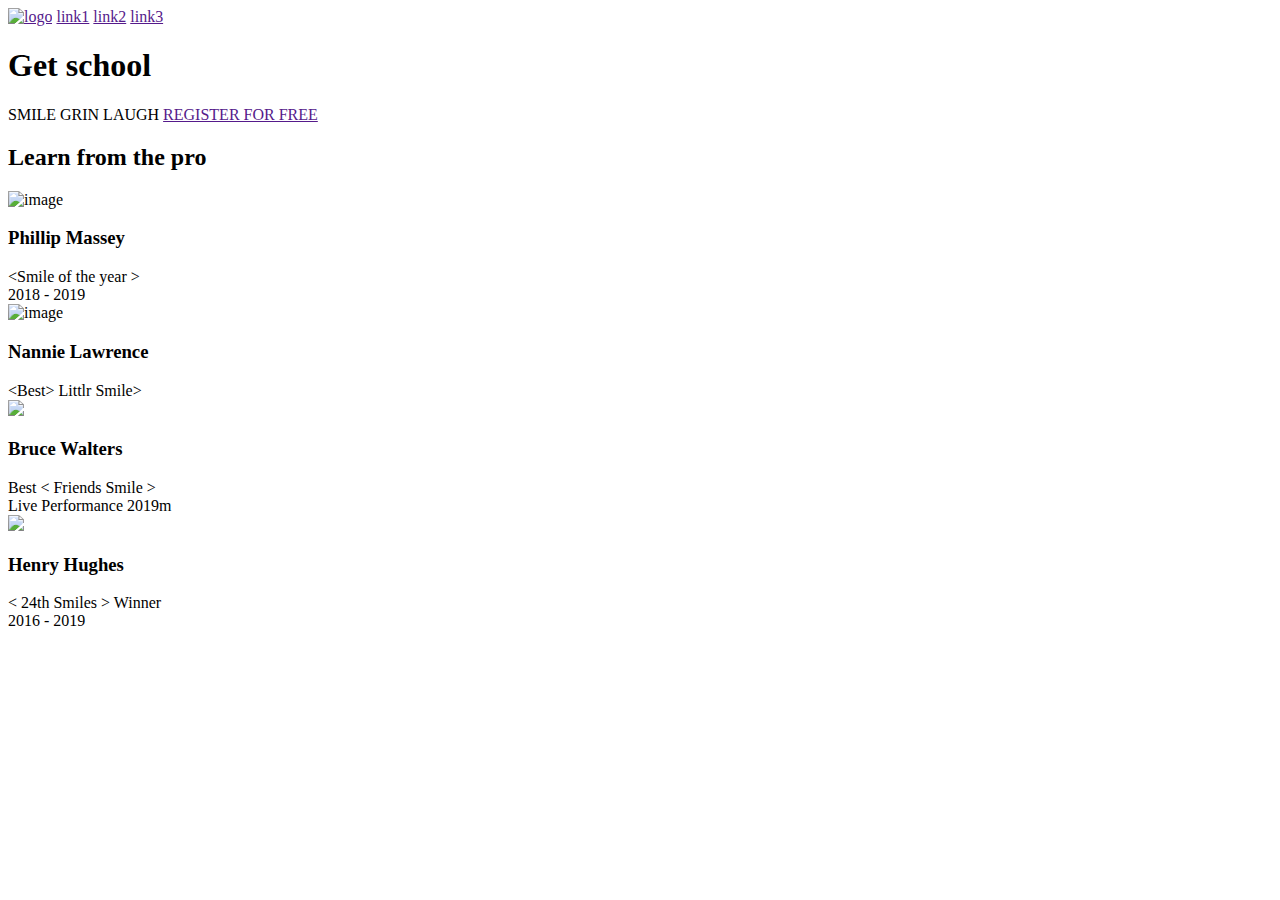
==== html_advanced/index.html @ afbaa113 "html basic_webpage" ====
<!DOCTYPE html>
<html lang="en">
    <head>
        <title>html webpage</title>
        <meta charset="utf-8">
    </head>
    <body>
        <header>
            <a href=""> <img src="Image/c.jpg" alt="logo"></a>
            <a href="">link1</a>
            <a href="">link2</a>
            <a href="">link3</a>
        </header>
        <main>
            <section>
                <div>
                    <h1>Get school</h1>
                    <span>SMILE</span>
                    <span>GRIN</span>
                    <span>LAUGH</span>
                    <a href="">REGISTER FOR FREE</a>
                </div>
                <div>
                    <h2>Learn from the pro</h2>
                    <div>
                        <div>
                            <img src="Image/a.jpg" alt="image">
                            <h3>Phillip Massey</h3>
                            <span>&ltSmile of the year &gt <br> 2018 - 2019</span>
                        </div>
                        <div>
                            <img src="Image/b.jpg" alt="image">
                            <h3>Nannie Lawrence</h3>
                            <span>&ltBest&gt Littlr Smile&gt</span>
                        </div>
                        <div>
                            <img src="Image/d.jpg" atl="image">
                            <h3>Bruce Walters</h3>
                            <span>Best &lt Friends Smile &gt <br> Live Performance 2019m</span>
                        </div>
                        <div>
                            <img src="Image/e.jpg" atl="image">
                            <h3>Henry Hughes</h3>
                            <span>&lt 24th Smiles &gt Winner <br> 2016 - 2019</span>
                        </div>
                    </div>
                </div>
            </section>
        </main>

    </body>
</html>
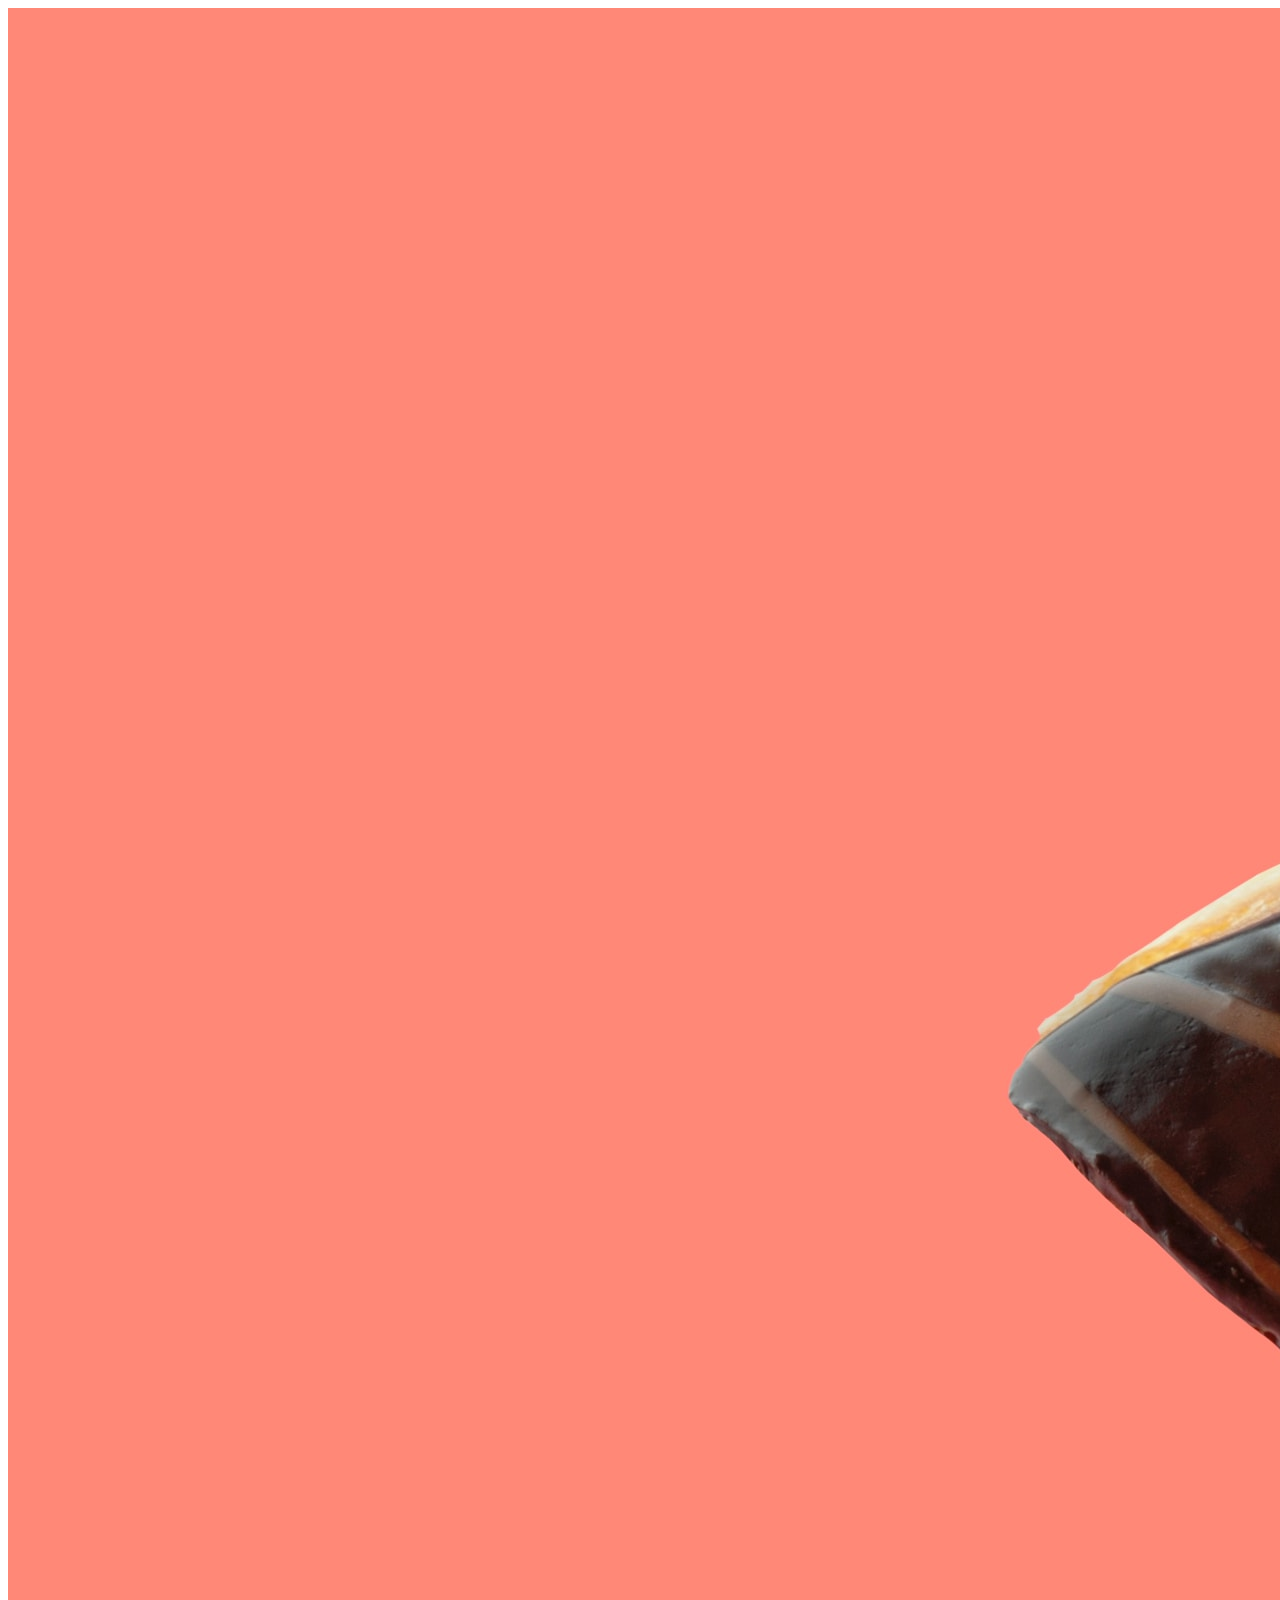
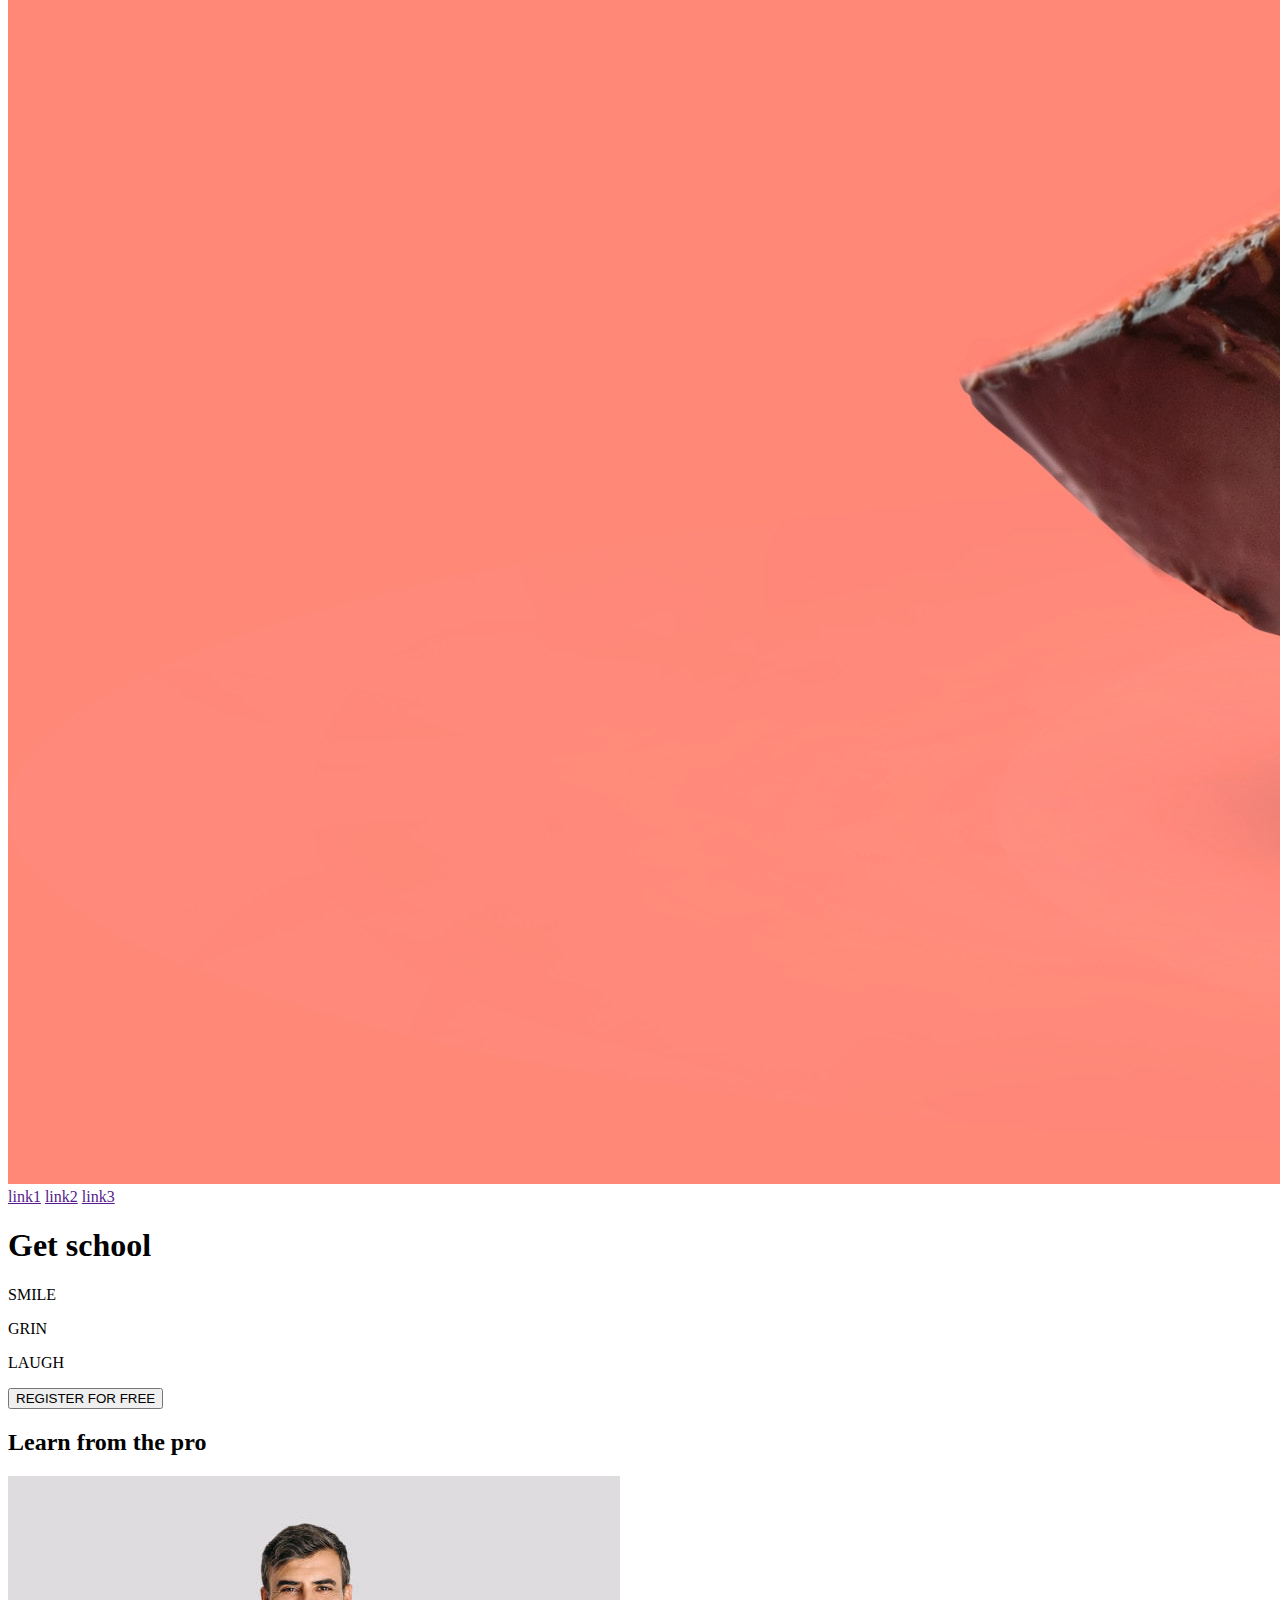
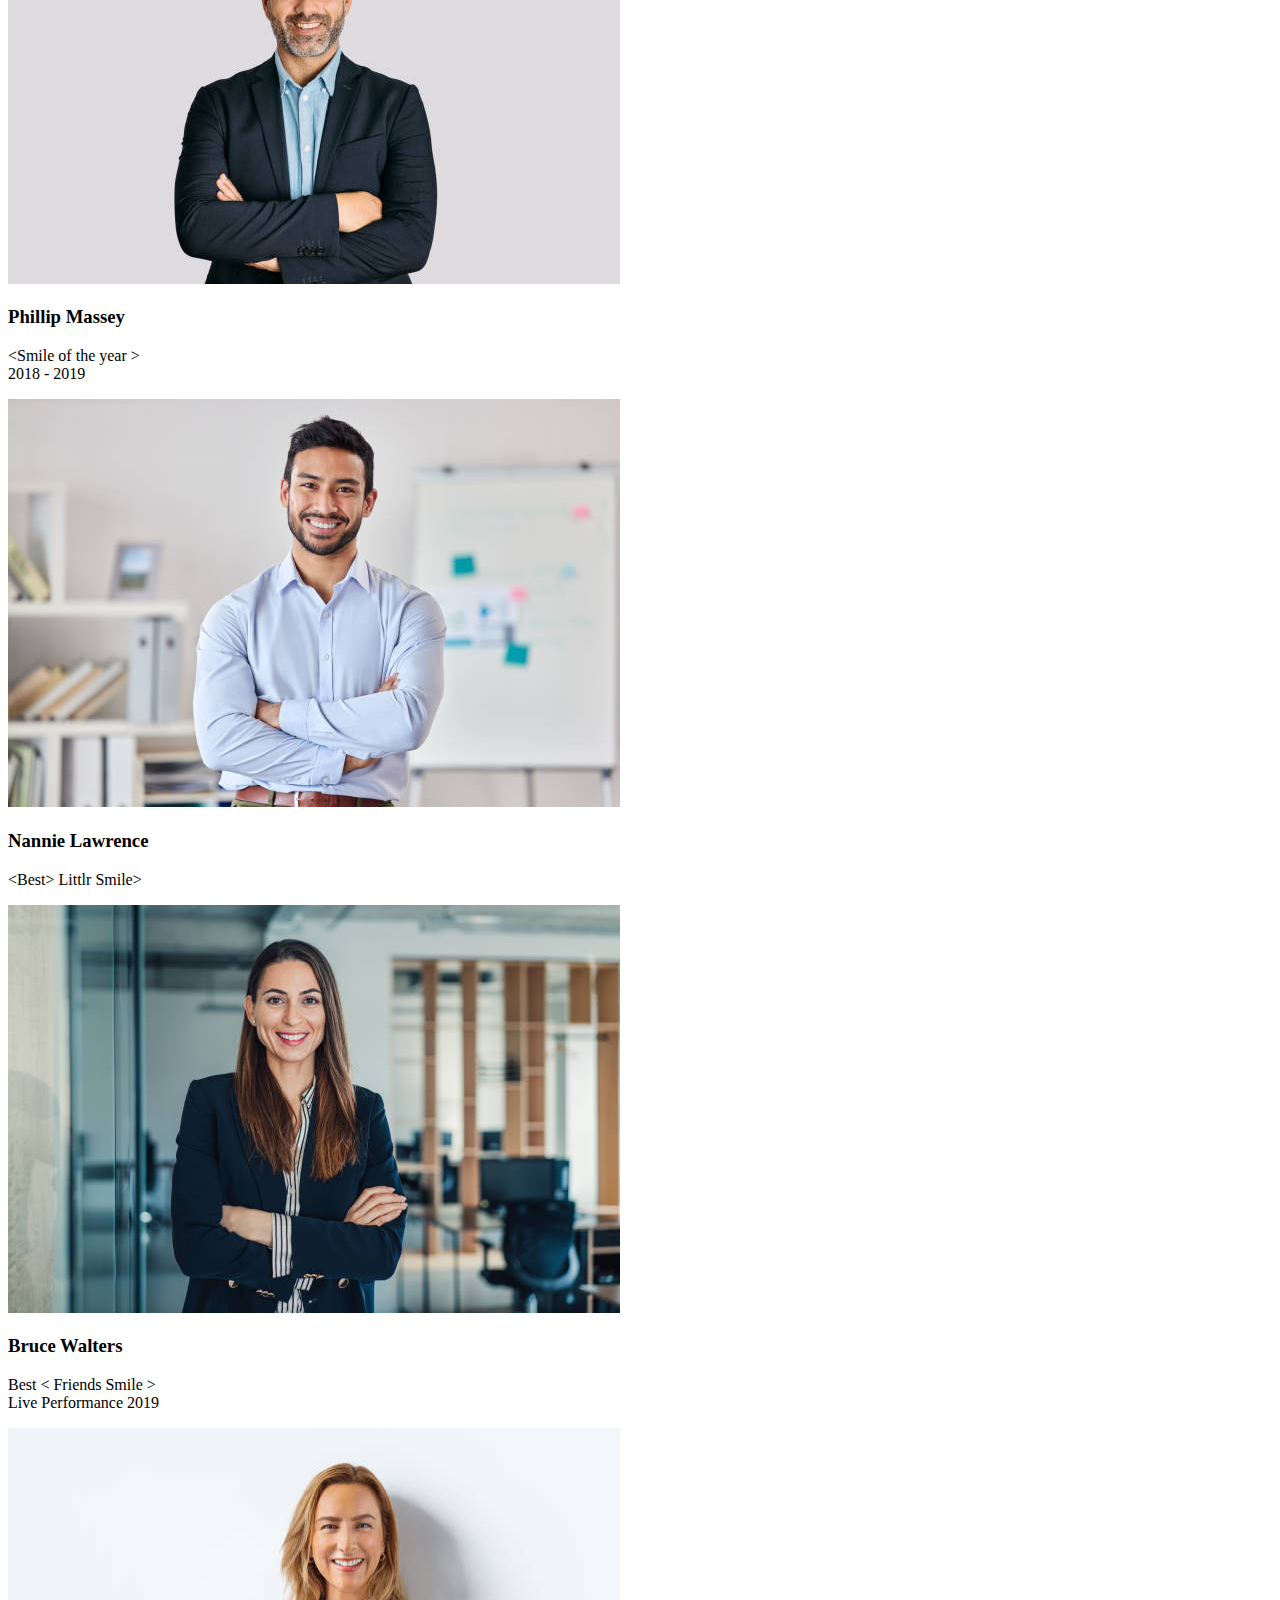
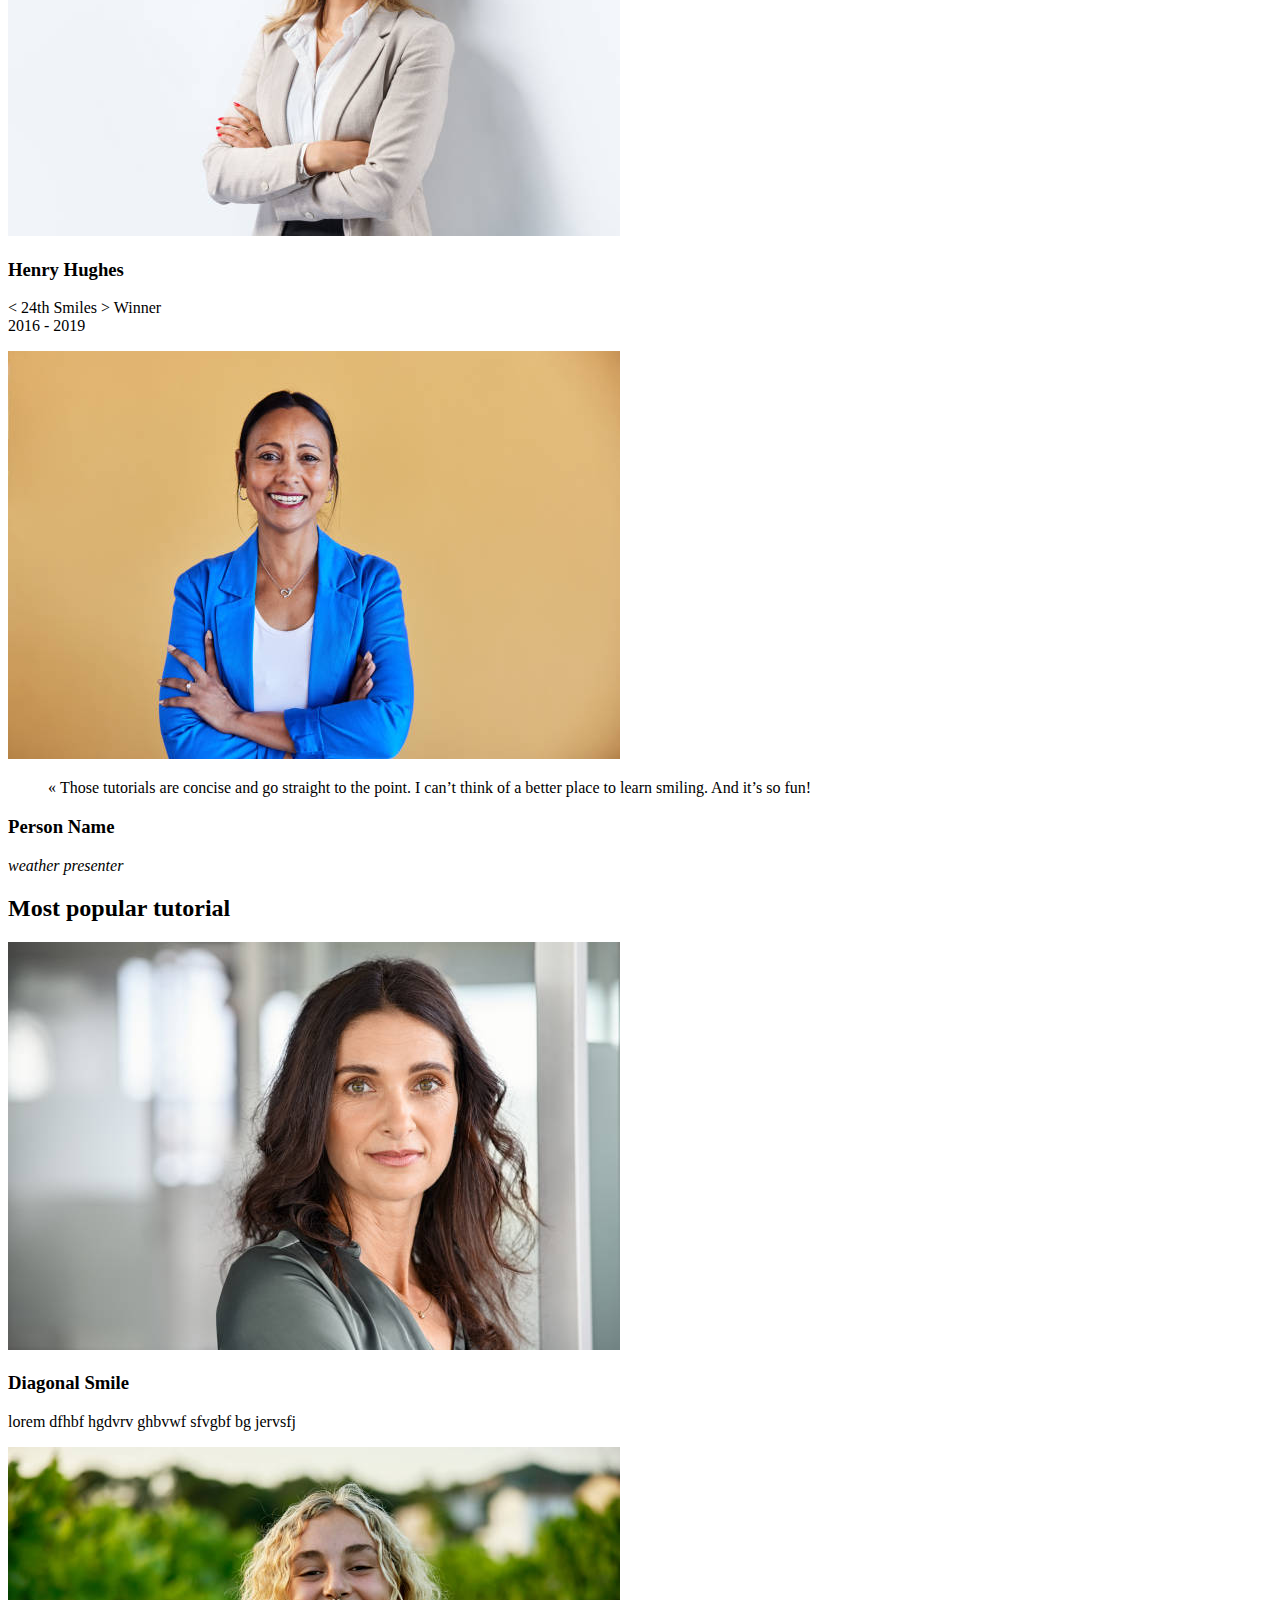
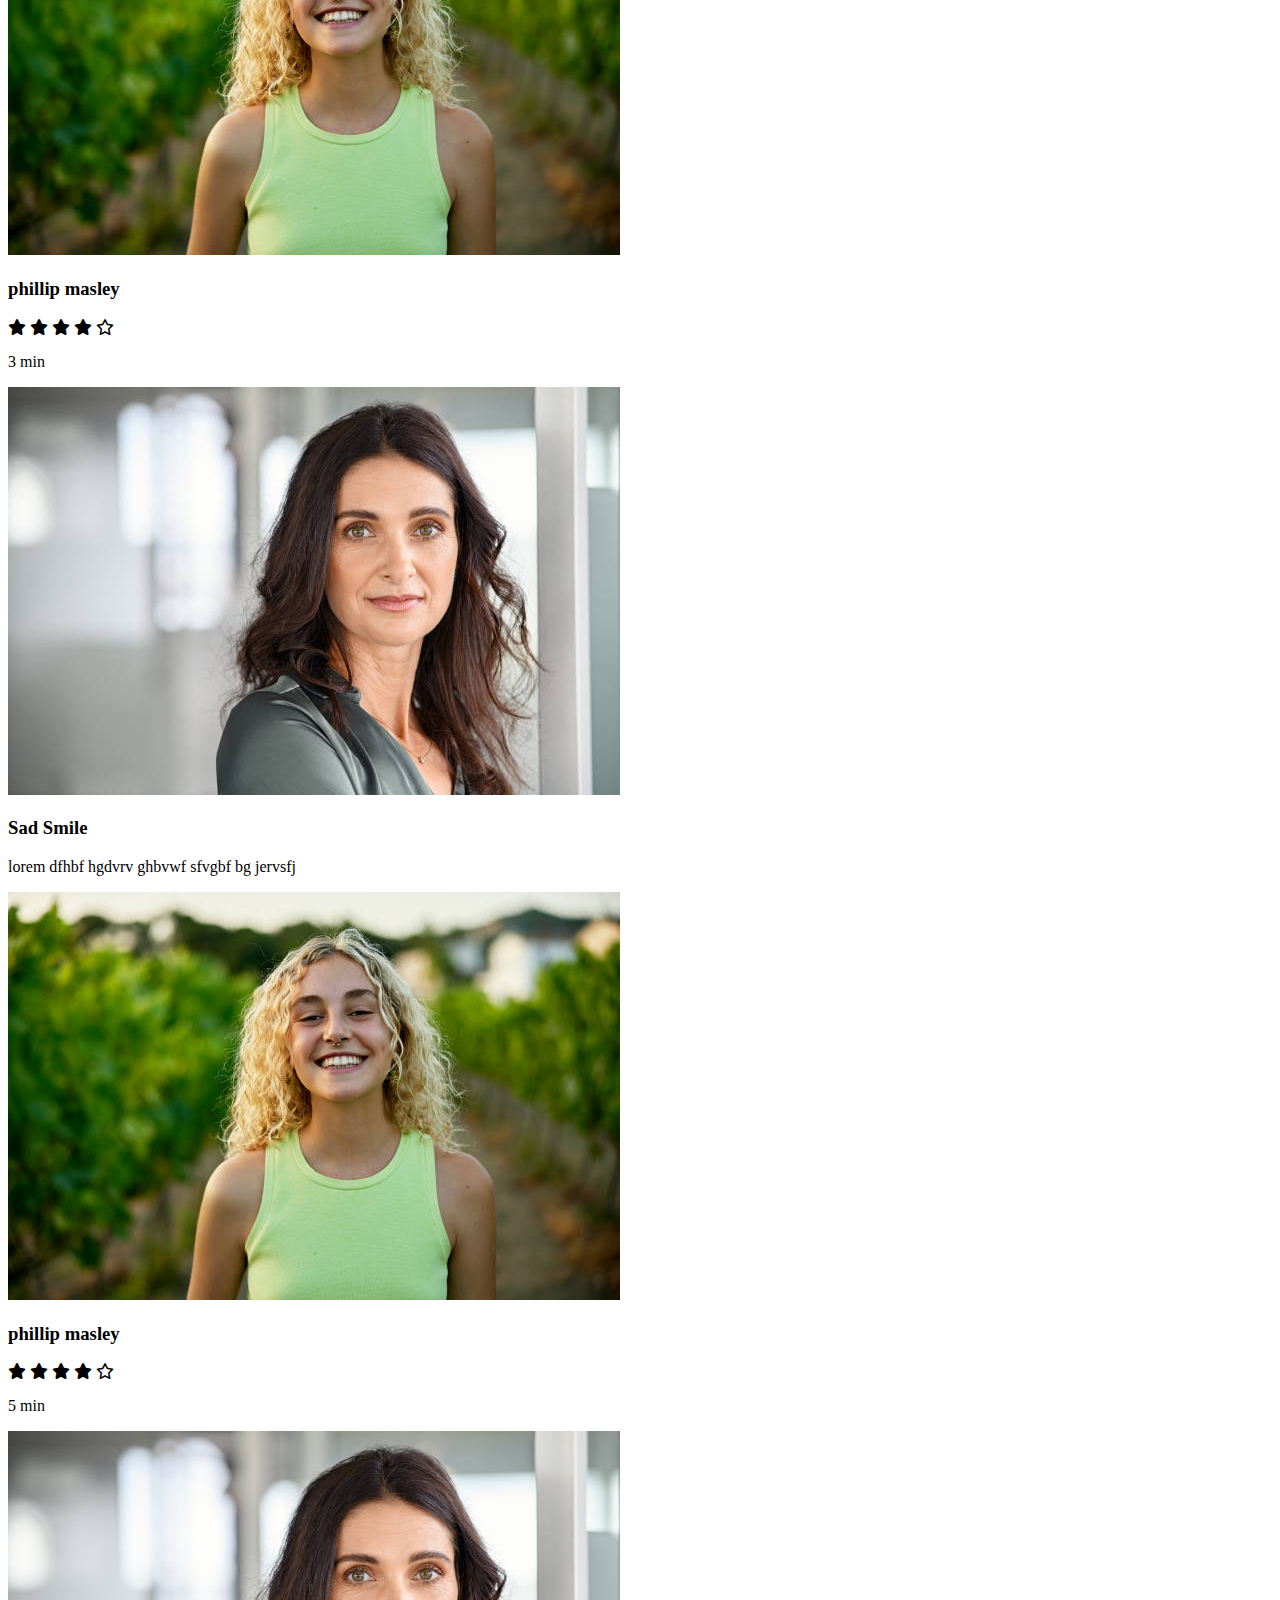
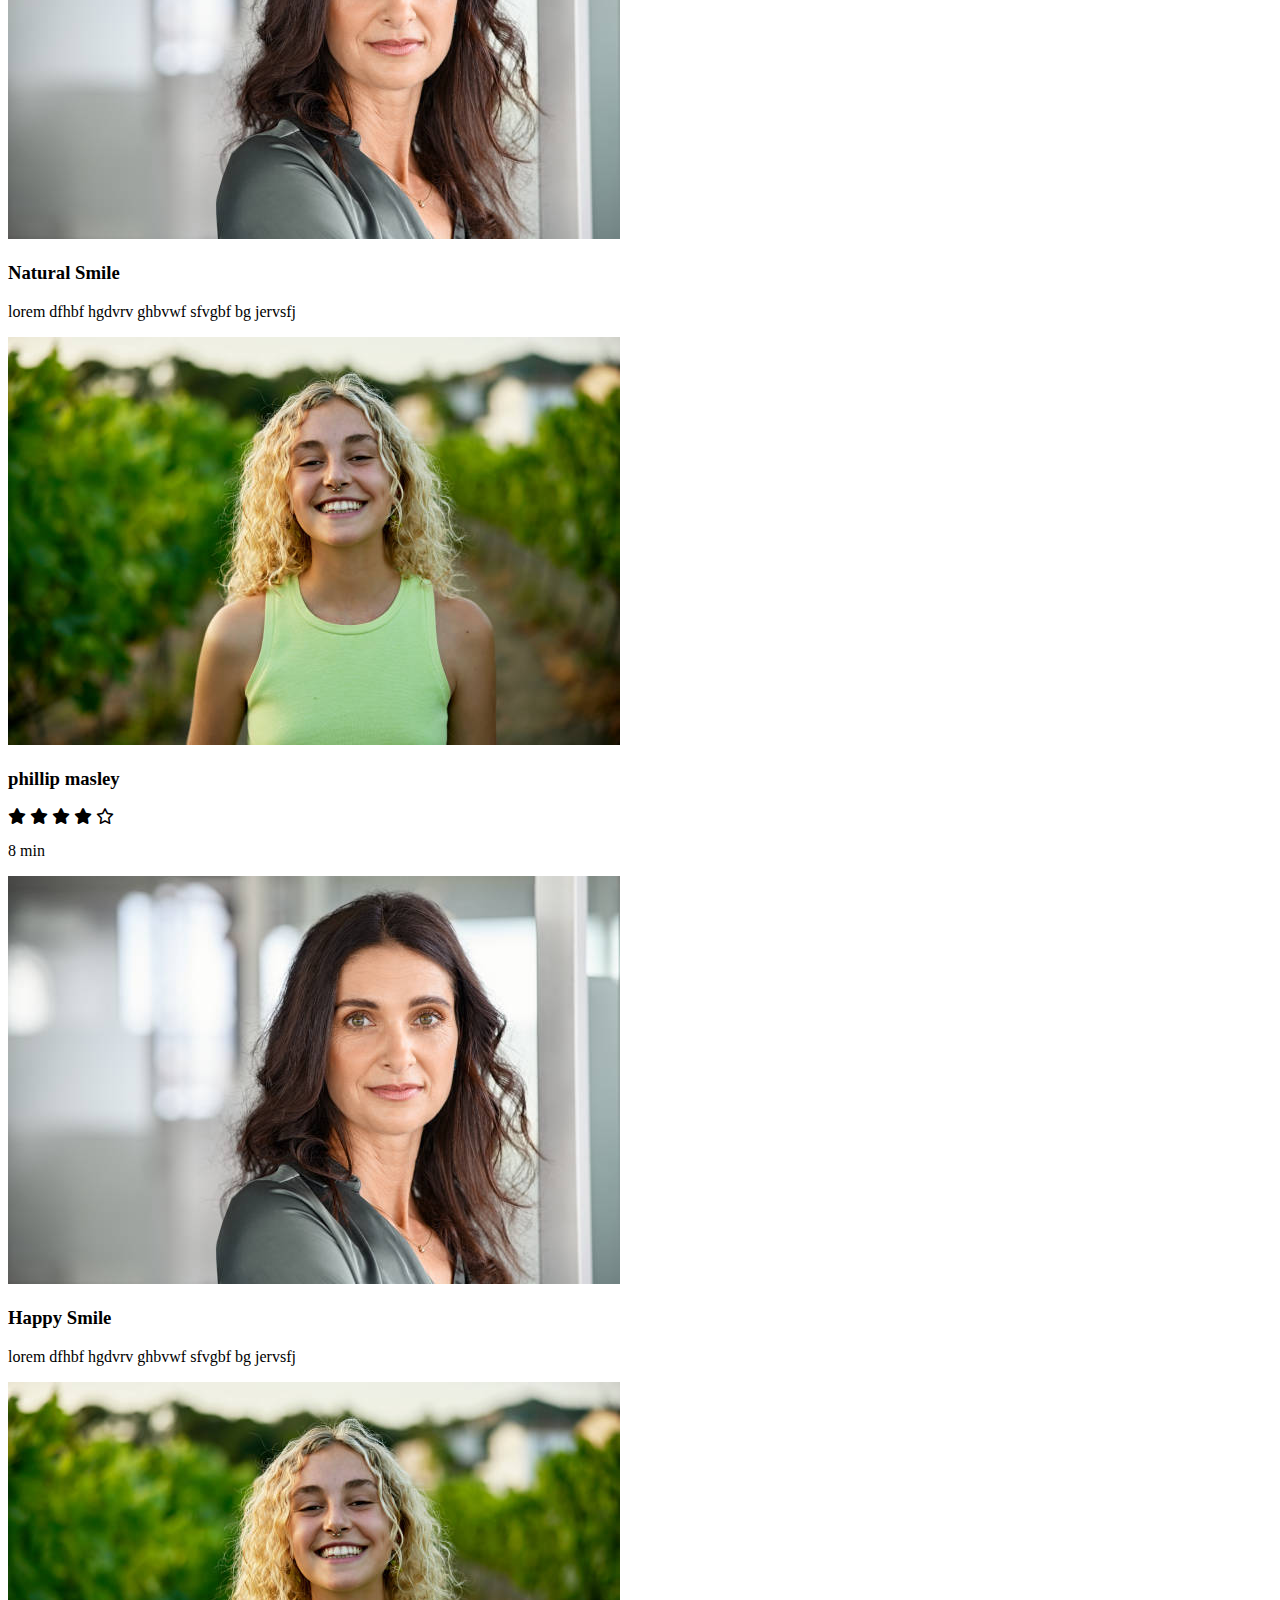
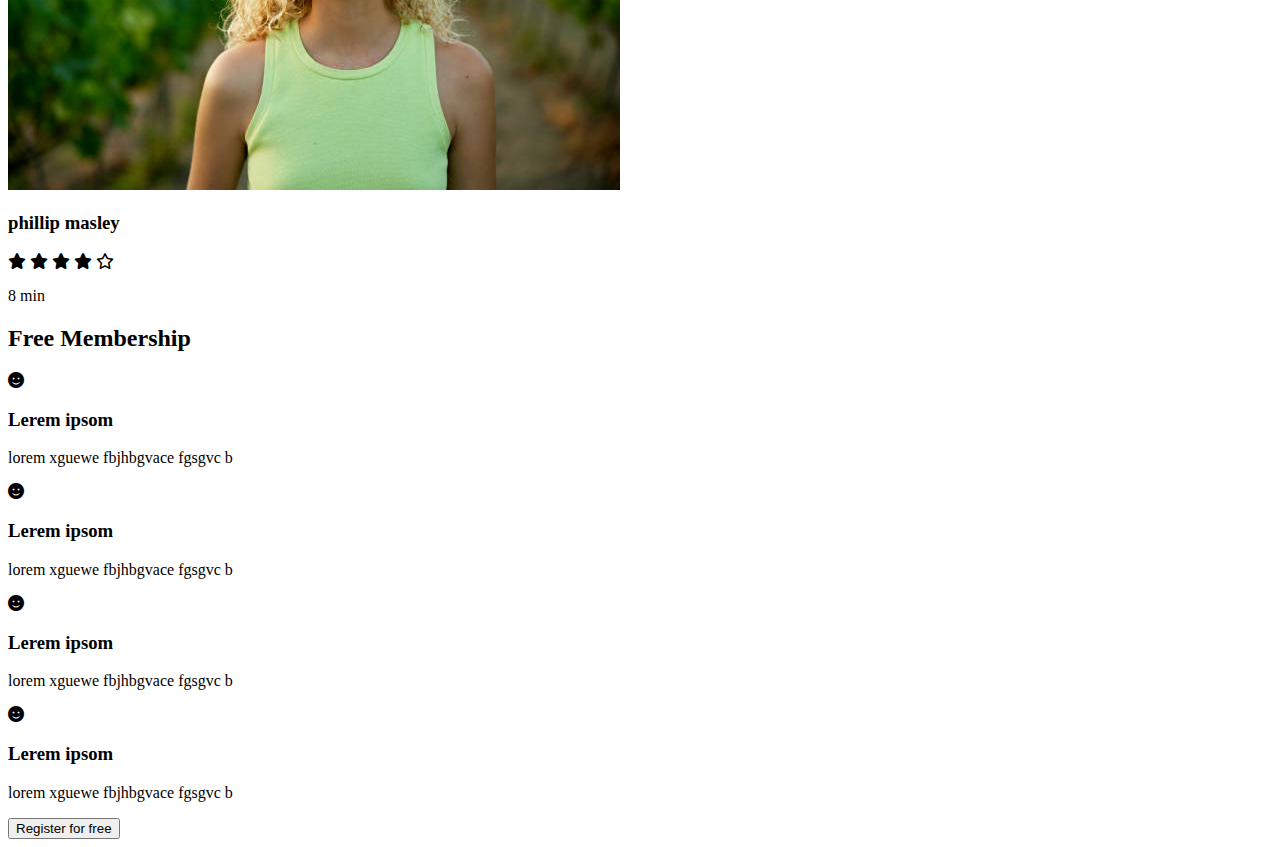
==== commit d4c50e27: "html_webpage" ====
--- a/html_advanced/index.html
+++ b/html_advanced/index.html
@@ -3,6 +3,7 @@
     <head>
         <title>html webpage</title>
         <meta charset="utf-8">
+        <link rel="stylesheet"  href="https://cdnjs.cloudflare.com/ajax/libs/font-awesome/6.2.0/css/all.min.css">
     </head>
     <body>
         <header>
@@ -15,10 +16,10 @@
             <section>
                 <div>
                     <h1>Get school</h1>
-                    <span>SMILE</span>
-                    <span>GRIN</span>
-                    <span>LAUGH</span>
-                    <a href="">REGISTER FOR FREE</a>
+                    <P>SMILE</P>
+                    <P>GRIN</P>
+                    <P>LAUGH</P>
+                    <button>REGISTER FOR FREE</button>
                 </div>
                 <div>
                     <h2>Learn from the pro</h2>
@@ -26,24 +27,139 @@
                         <div>
                             <img src="Image/a.jpg" alt="image">
                             <h3>Phillip Massey</h3>
-                            <span>&ltSmile of the year &gt <br> 2018 - 2019</span>
+                            <P>&ltSmile of the year &gt <br> 2018 - 2019</P>
                         </div>
                         <div>
                             <img src="Image/b.jpg" alt="image">
                             <h3>Nannie Lawrence</h3>
-                            <span>&ltBest&gt Littlr Smile&gt</span>
+                            <P>&ltBest&gt Littlr Smile&gt</P>
                         </div>
                         <div>
                             <img src="Image/d.jpg" atl="image">
                             <h3>Bruce Walters</h3>
-                            <span>Best &lt Friends Smile &gt <br> Live Performance 2019m</span>
+                            <P>Best &lt Friends Smile &gt <br> Live Performance 2019</P>
                         </div>
                         <div>
                             <img src="Image/e.jpg" atl="image">
                             <h3>Henry Hughes</h3>
-                            <span>&lt 24th Smiles &gt Winner <br> 2016 - 2019</span>
+                            <P>&lt 24th Smiles &gt Winner <br> 2016 - 2019</P>
                         </div>
                     </div>
+                </div>
+            </section>
+            <section>
+                <div>
+                    <img src="Image/f.jpg" alt="image">
+                    <div>
+                        <blockquote>« Those tutorials are concise and go straight to the point. I can’t think of a better place to learn smiling. And it’s so fun!</blockquote>
+                        <h3>Person Name</h3>
+                        <em>weather presenter</em>
+                    </div>
+                </div>
+            </section>
+            <section>
+                <h2>Most popular tutorial</h2>
+                <div>
+                    <div>
+                        <img src="Image/g.jpg" alt="image">
+                        <h3>Diagonal Smile</h3>
+                        <p>lorem dfhbf hgdvrv ghbvwf sfvgbf bg jervsfj </p>
+                        <div>
+                            <img src="Image/h.jpg" alt="image">
+                            <h3>phillip masley</h3>
+                        </div>
+                        <div>
+                            <i class="fa-solid fa-star"></i>
+                            <i class="fa-solid fa-star"></i>
+                            <i class="fa-solid fa-star"></i>
+                            <i class="fa-solid fa-star"></i>
+                            <i class="fa-regular fa-star"></i>
+                            <p>3 min</p>
+                        </div>
+                        
+                    </div>
+                    <div>
+                        <img src="Image/g.jpg" alt="image">
+                        <h3>Sad Smile</h3>
+                        <p>lorem dfhbf hgdvrv ghbvwf sfvgbf bg jervsfj </p>
+                        <div>
+                            <img src="Image/h.jpg" alt="image">
+                            <h3>phillip masley</h3>
+                        </div>
+                        <div>
+                            <i class="fa-solid fa-star"></i>
+                            <i class="fa-solid fa-star"></i>
+                            <i class="fa-solid fa-star"></i>
+                            <i class="fa-solid fa-star"></i>
+                            <i class="fa-regular fa-star"></i>
+                            <p>5 min</p>
+                        </div>
+                        
+                    </div>
+                    <div>
+                        <img src="Image/g.jpg" alt="image">
+                        <h3>Natural Smile</h3>
+                        <p>lorem dfhbf hgdvrv ghbvwf sfvgbf bg jervsfj </p>
+                        <div>
+                            <img src="Image/h.jpg" alt="image">
+                            <h3>phillip masley</h3>
+                        </div>
+                        <div>
+                            <i class="fa-solid fa-star"></i>
+                            <i class="fa-solid fa-star"></i>
+                            <i class="fa-solid fa-star"></i>
+                            <i class="fa-solid fa-star"></i>
+                            <i class="fa-regular fa-star"></i>
+                            <p>8 min</p>
+                        </div>
+                        
+                    </div>
+                    <div>
+                        <img src="Image/g.jpg" alt="image">
+                        <h3>Happy Smile</h3>
+                        <p>lorem dfhbf hgdvrv ghbvwf sfvgbf bg jervsfj </p>
+                        <div>
+                            <img src="Image/h.jpg" alt="image">
+                            <h3>phillip masley</h3>
+                        </div>
+                        <div>
+                            <i class="fa-solid fa-star"></i>
+                            <i class="fa-solid fa-star"></i>
+                            <i class="fa-solid fa-star"></i>
+                            <i class="fa-solid fa-star"></i>
+                            <i class="fa-regular fa-star"></i>
+                            <p>8 min</p>
+                        </div>
+                        
+                    </div>
+                </div>
+            </section>
+            <section>
+                <div>
+                    <h2>Free Membership</h2>
+                    <div>
+                        <div>
+                            <i class="fa-solid fa-face-smile"></i>
+                            <h3>Lerem ipsom</h3>
+                            <p>lorem xguewe fbjhbgvace fgsgvc b</p>
+                        </div>
+                        <div>
+                            <i class="fa-solid fa-face-smile"></i>
+                            <h3>Lerem ipsom</h3>
+                            <p>lorem xguewe fbjhbgvace fgsgvc b</p>
+                        </div>
+                        <div>
+                            <i class="fa-solid fa-face-smile"></i>
+                            <h3>Lerem ipsom</h3>
+                            <p>lorem xguewe fbjhbgvace fgsgvc b</p>
+                        </div>
+                        <div>
+                            <i class="fa-solid fa-face-smile"></i>
+                            <h3>Lerem ipsom</h3>
+                            <p>lorem xguewe fbjhbgvace fgsgvc b</p>
+                        </div>
+                    </div>
+                    <button>Register for free</button>
                 </div>
             </section>
         </main>
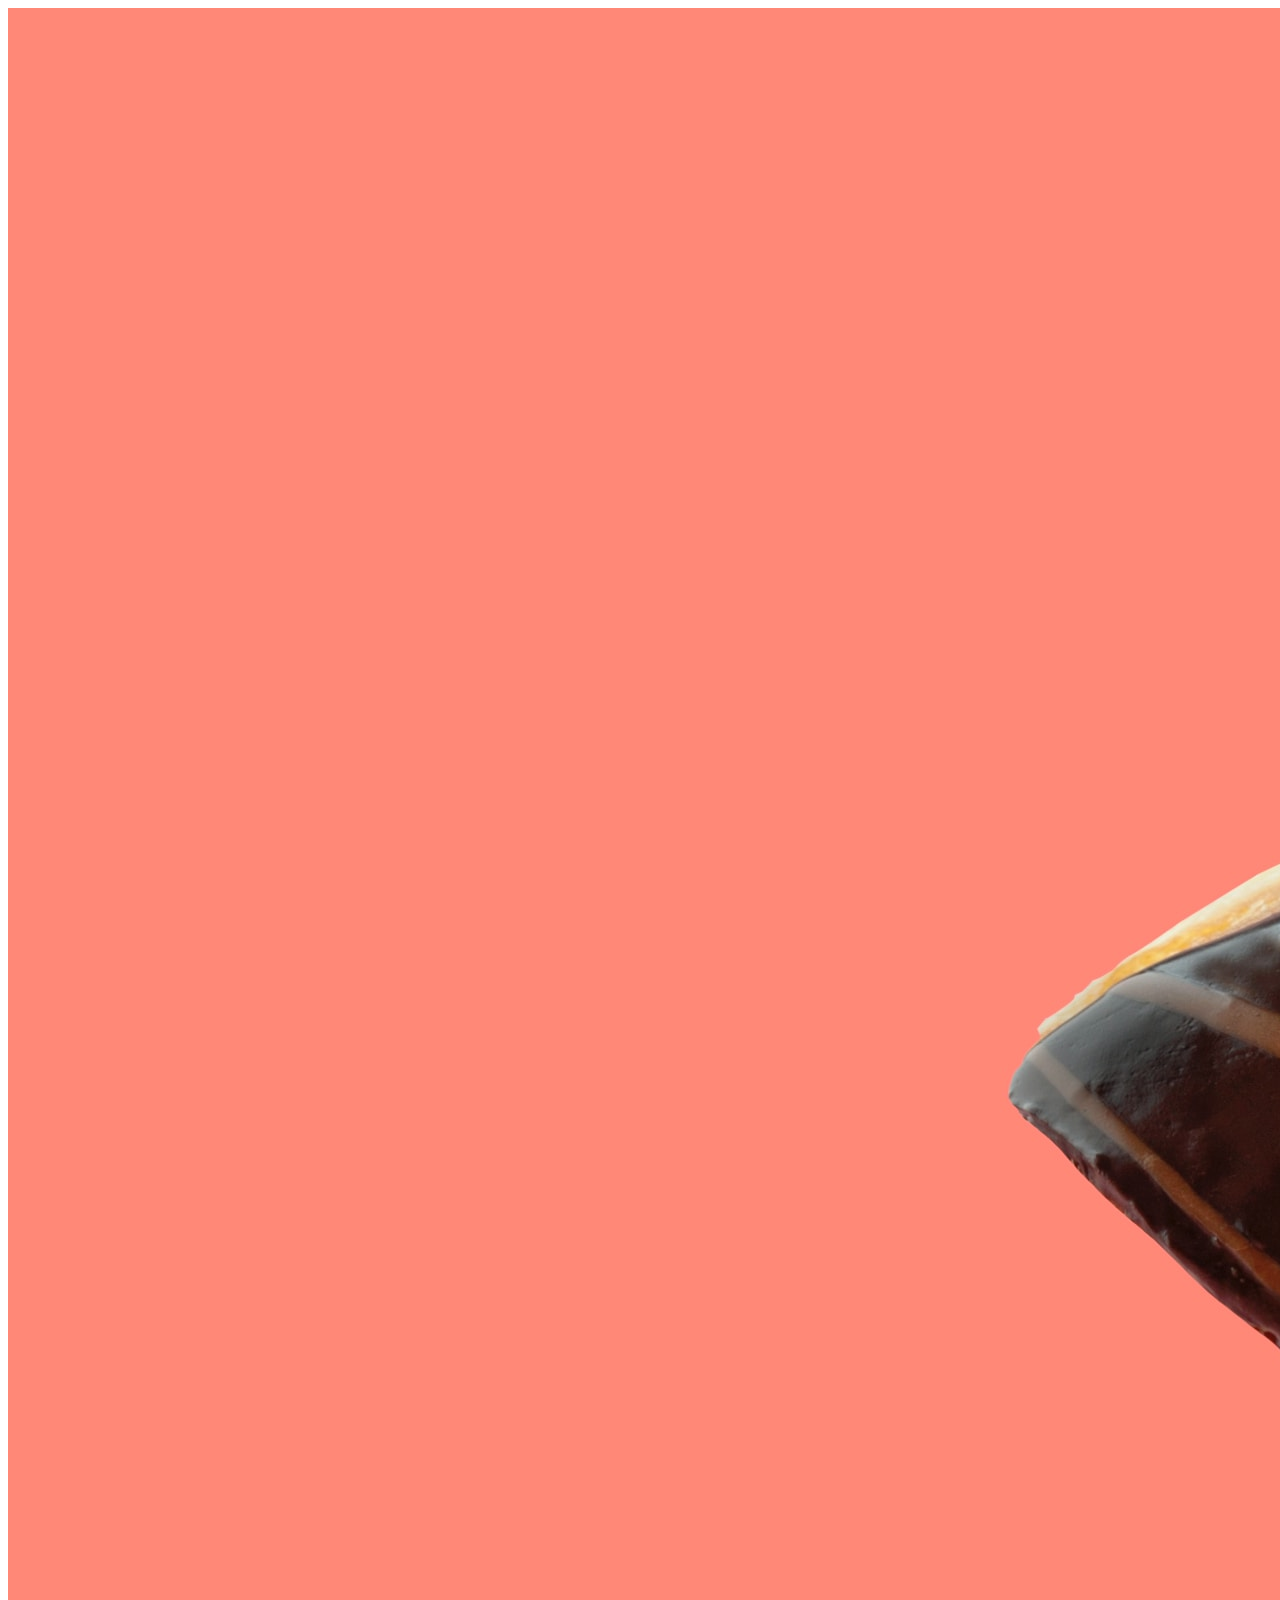
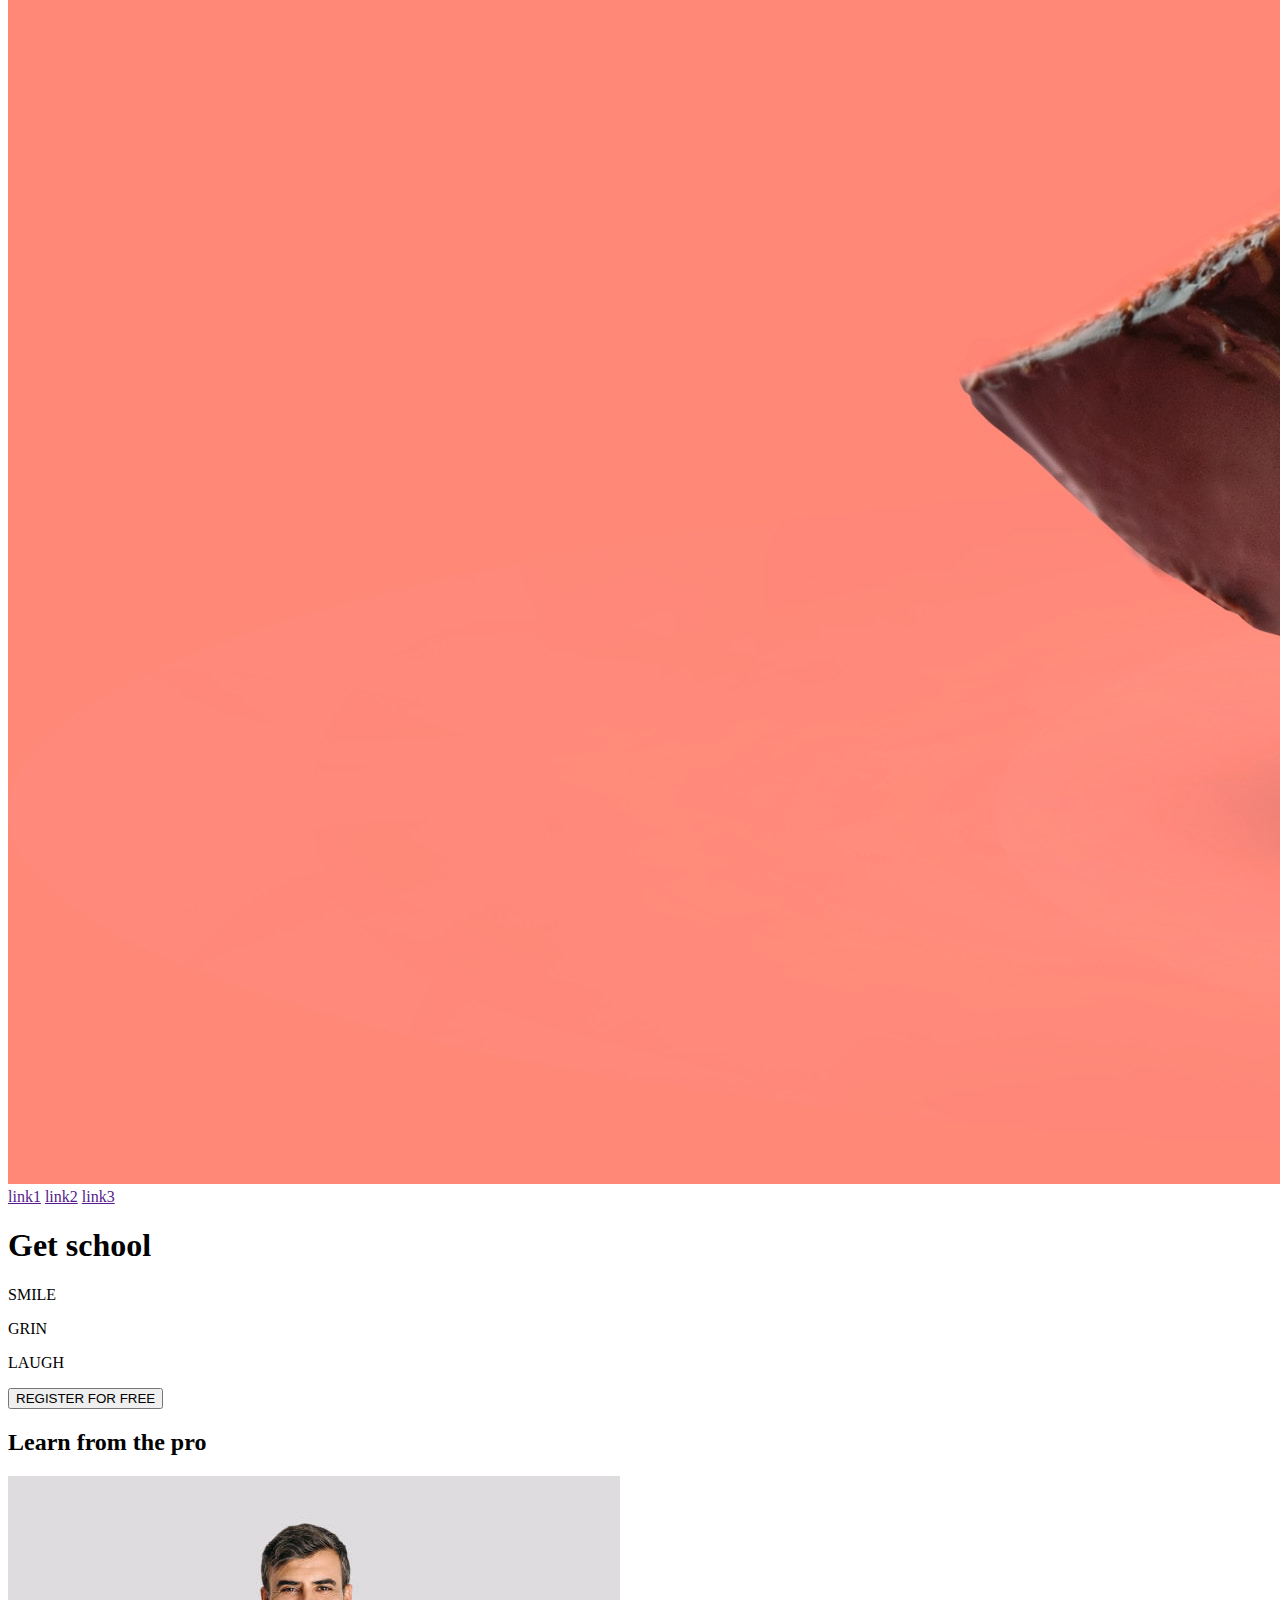
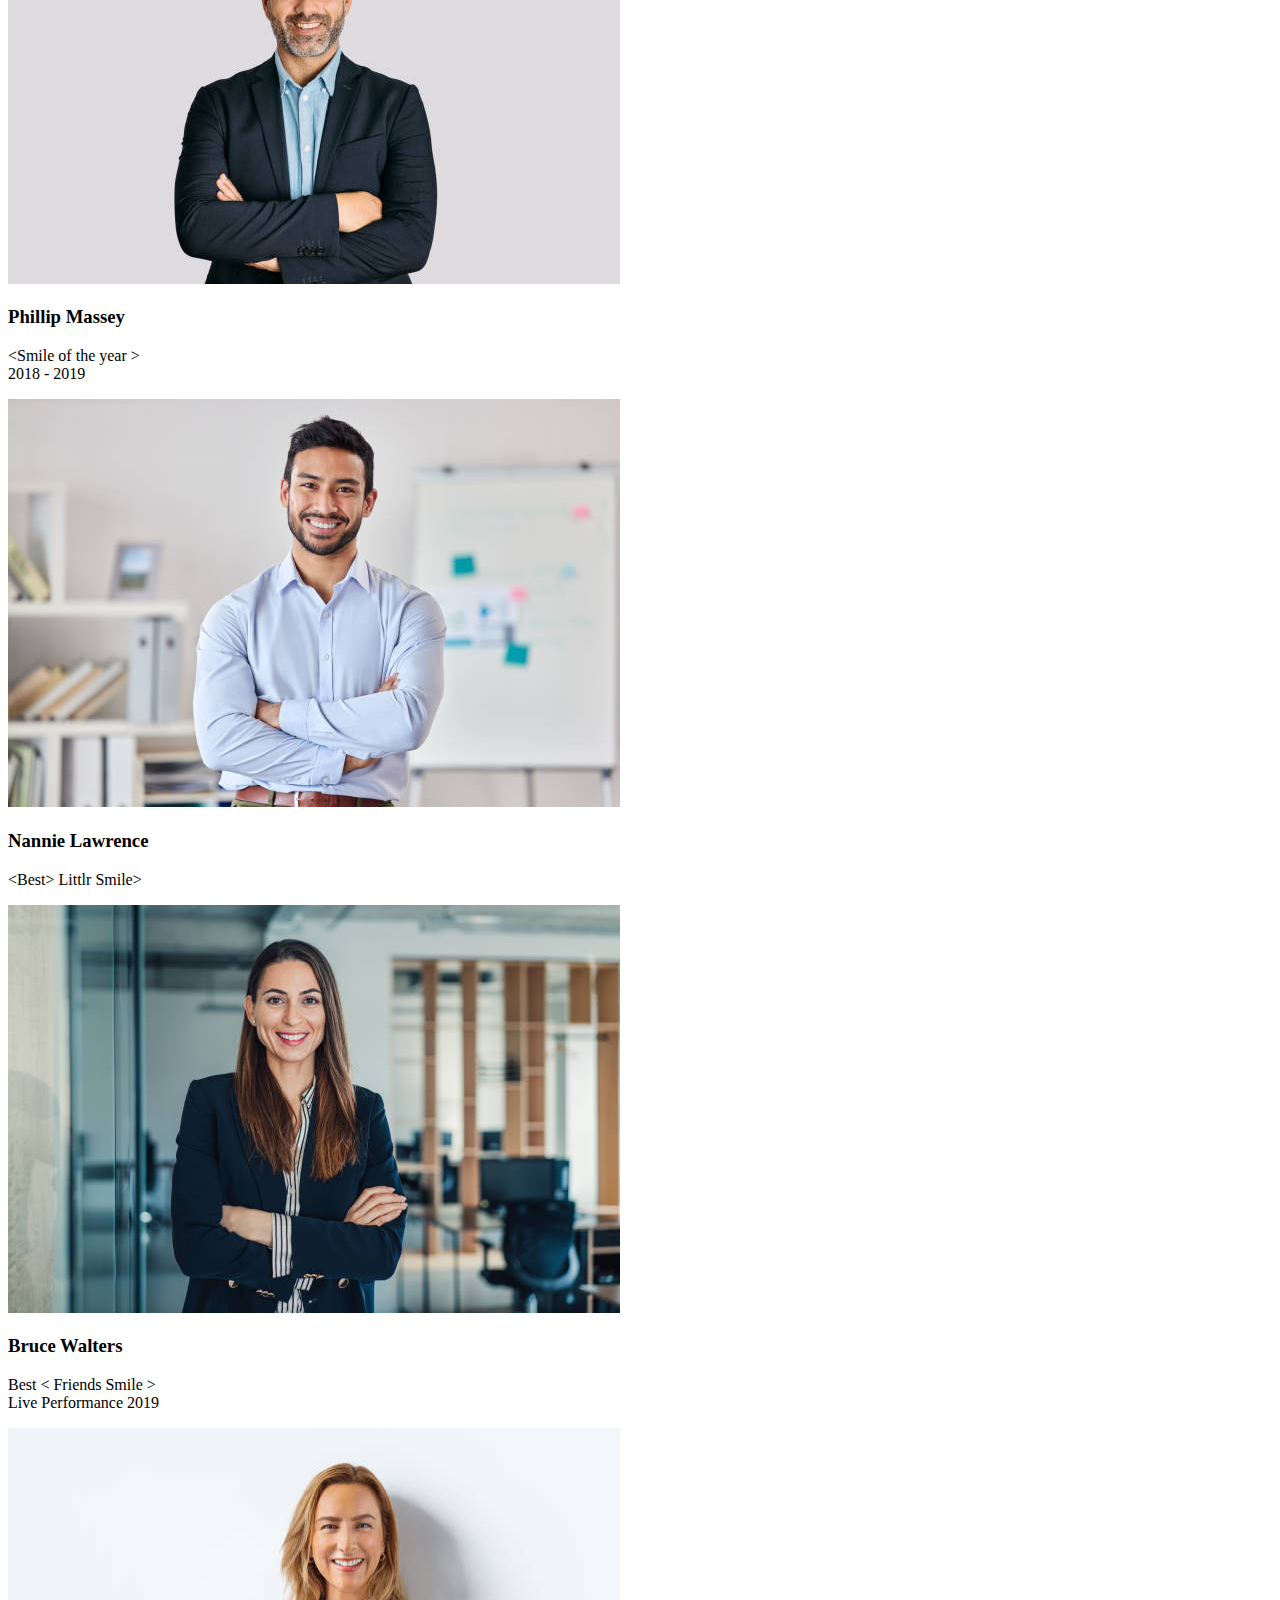
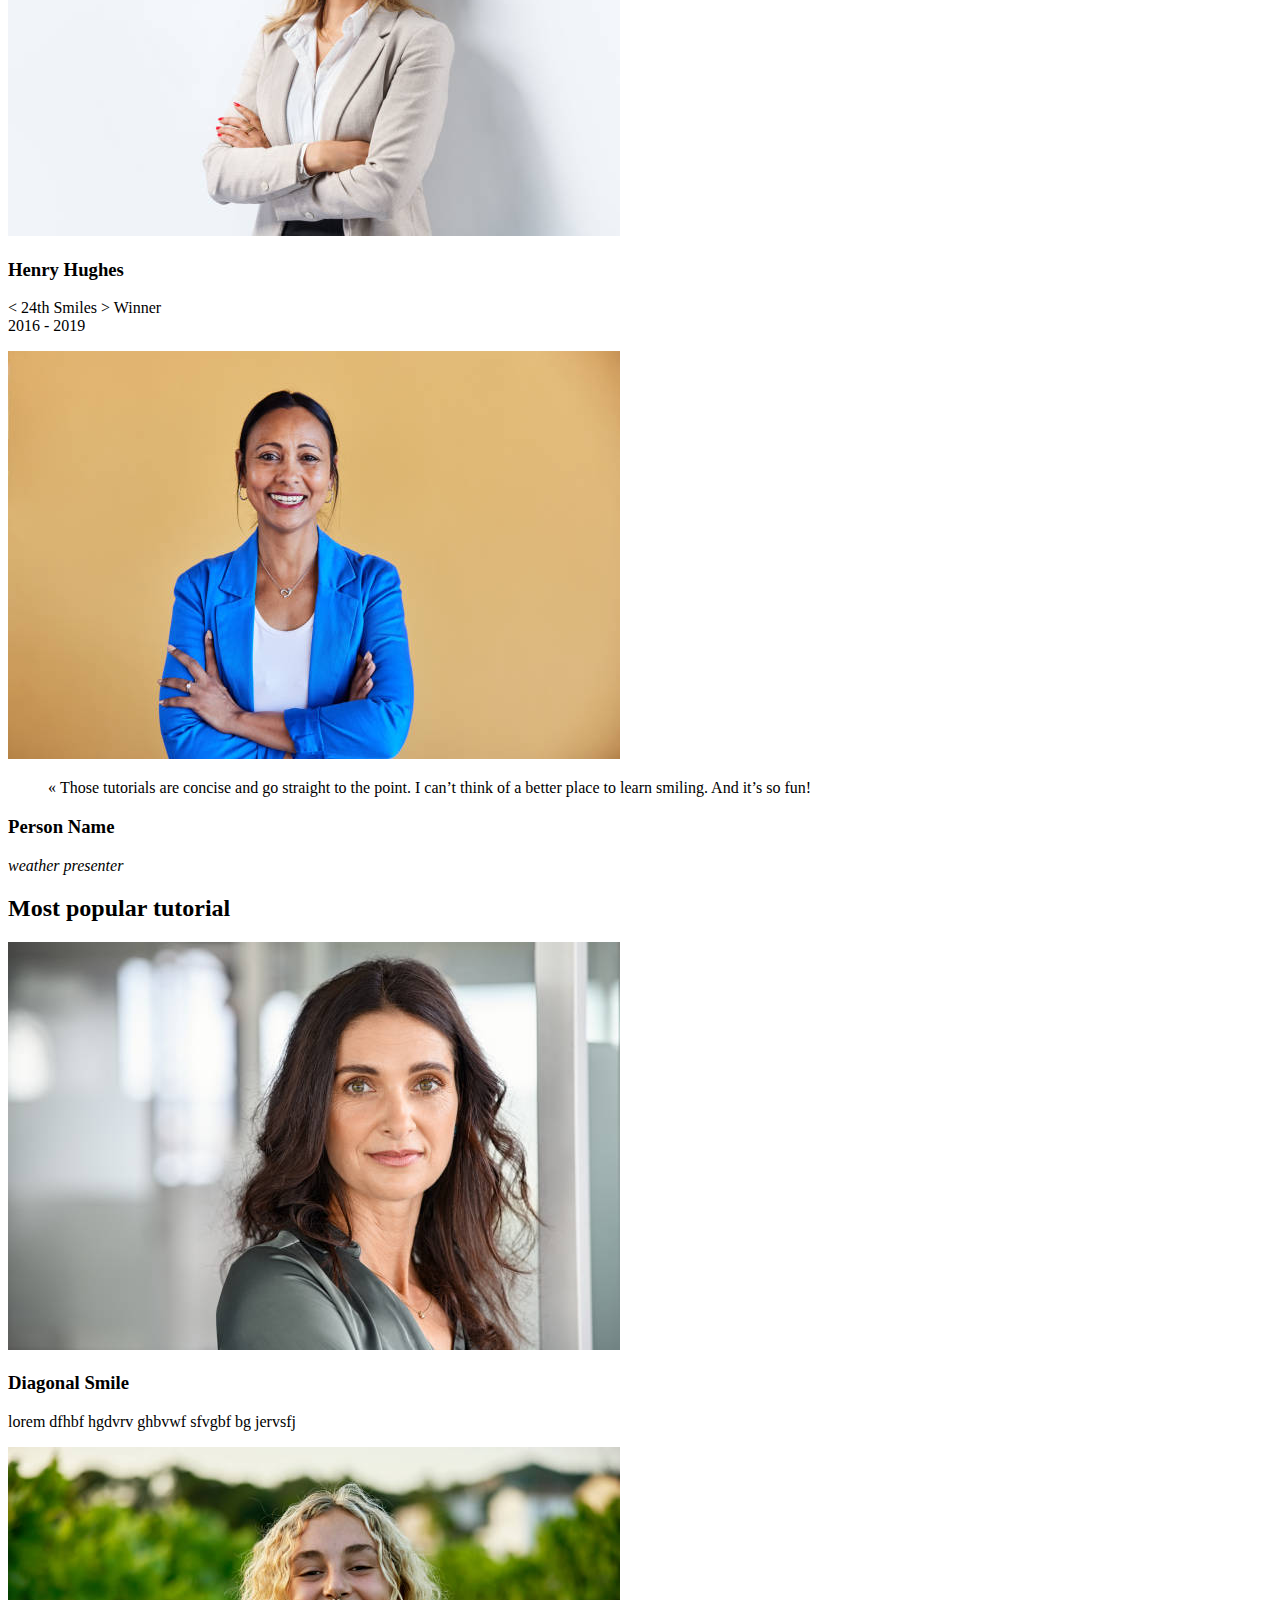
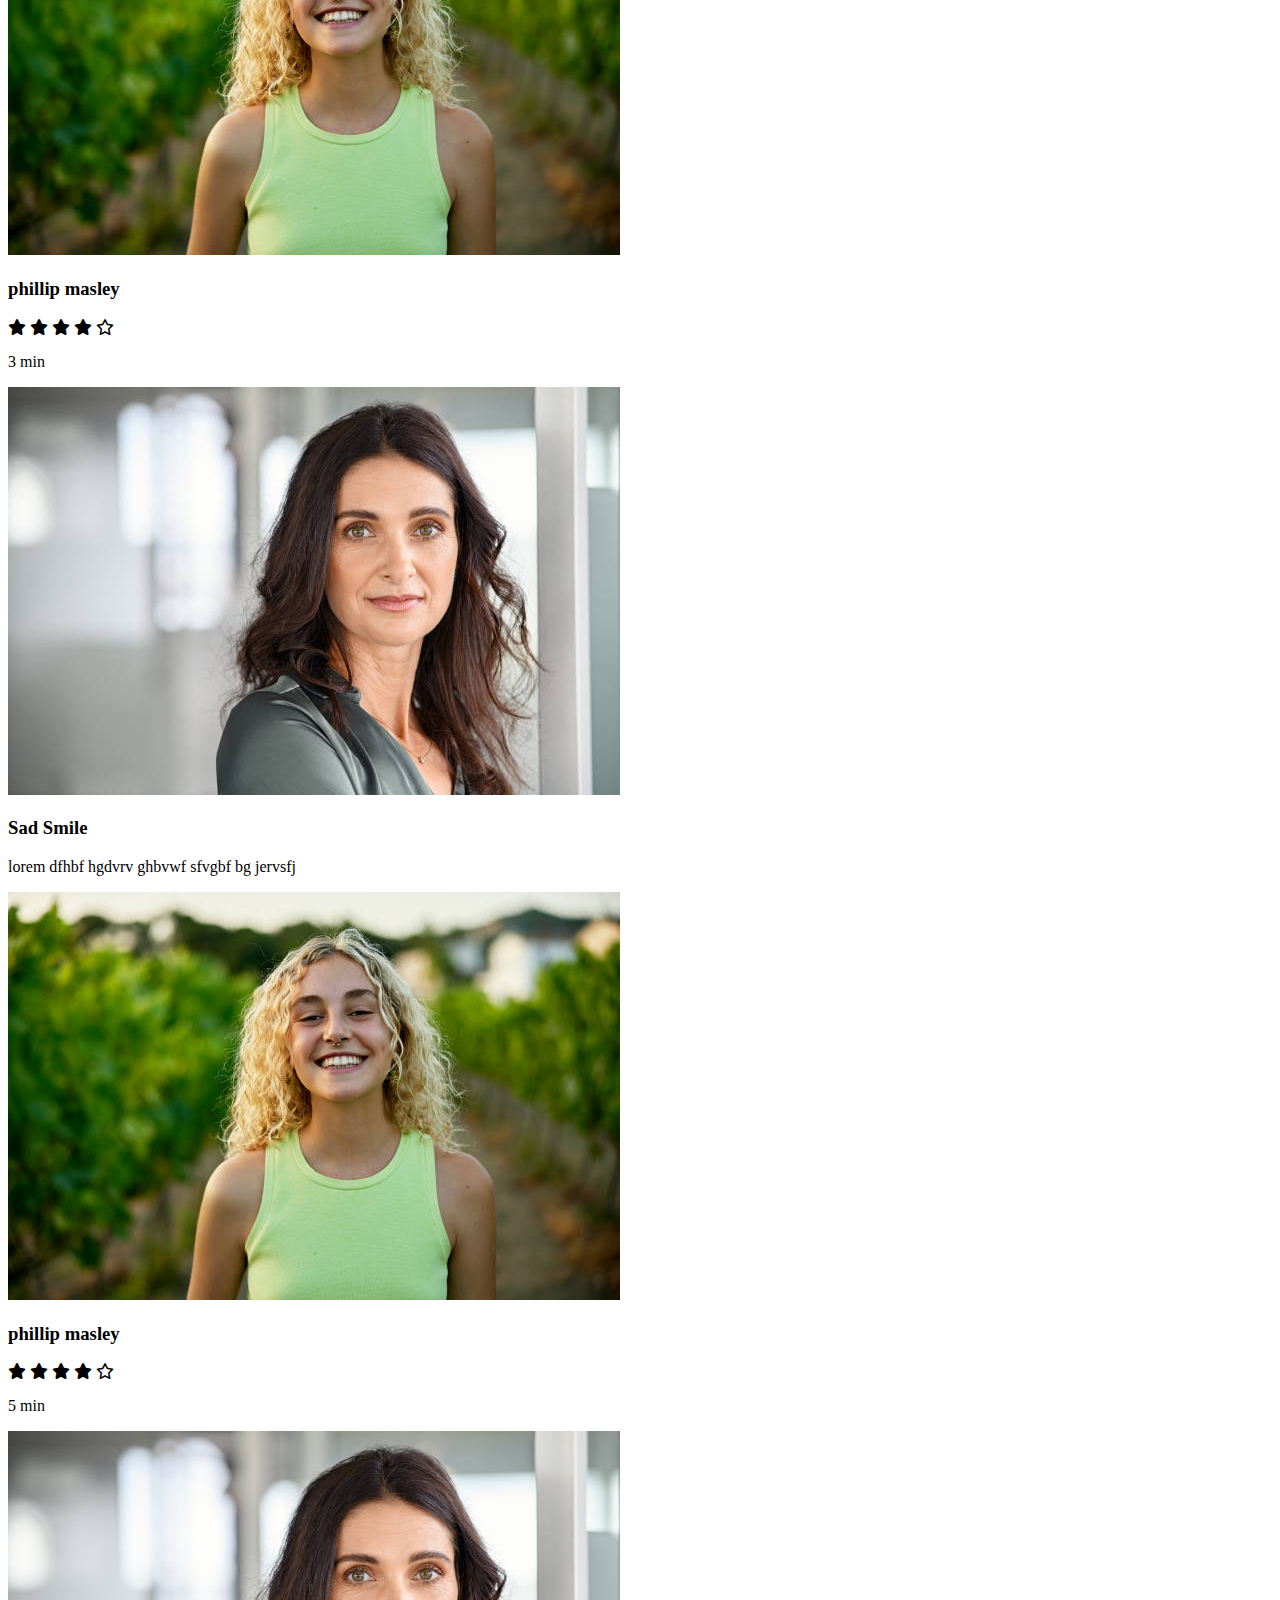
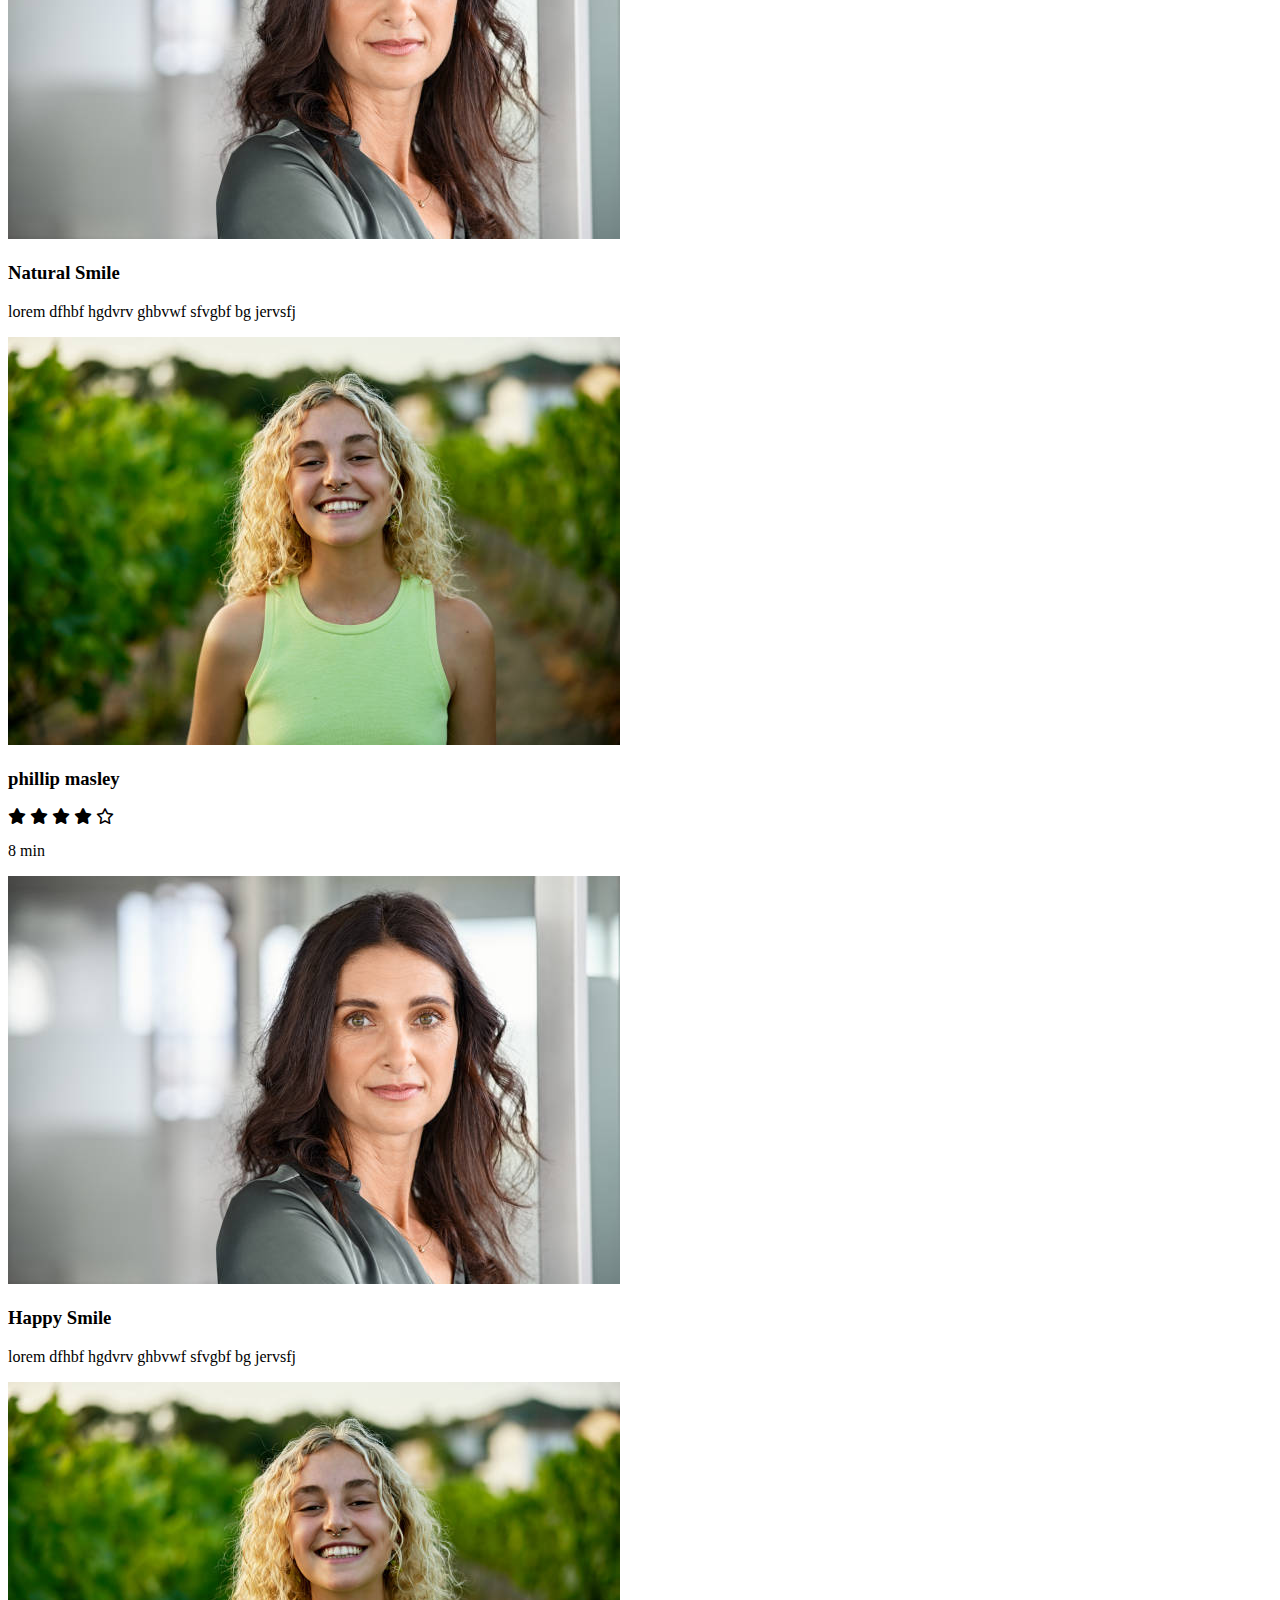
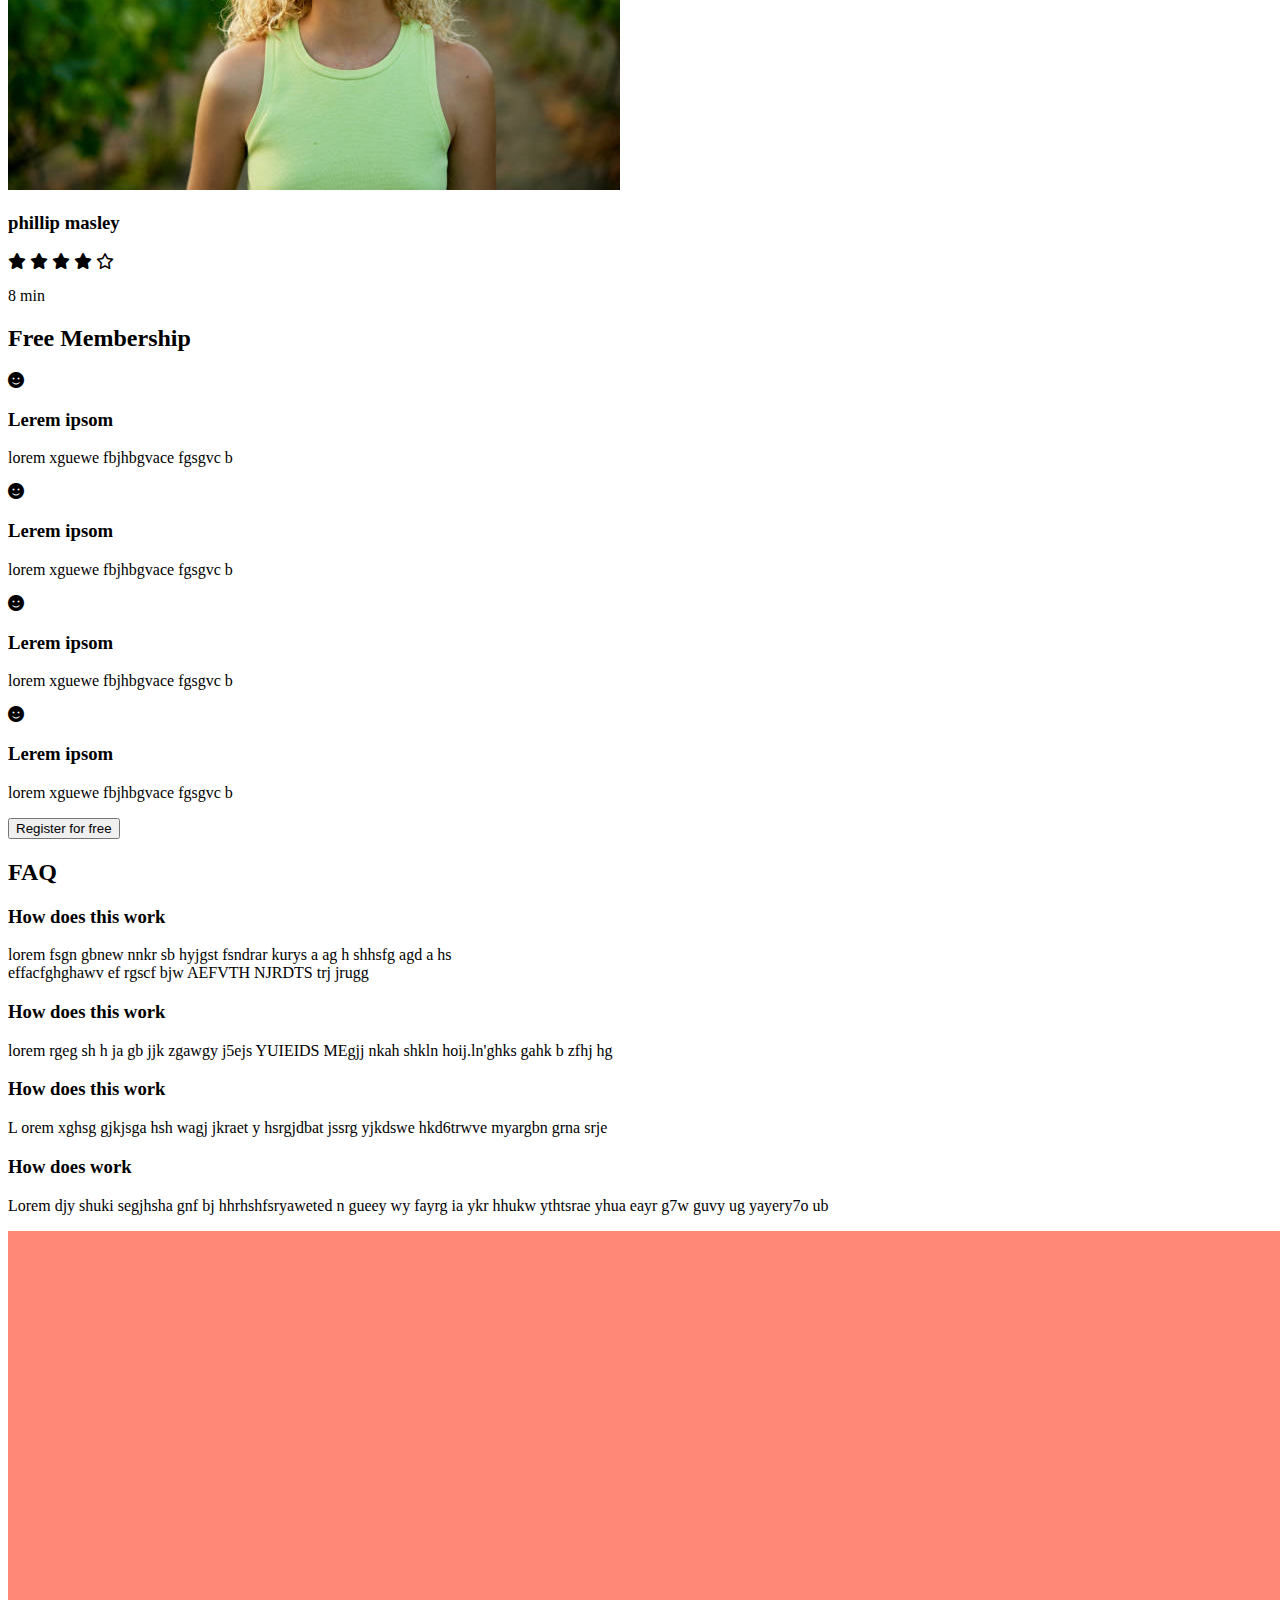
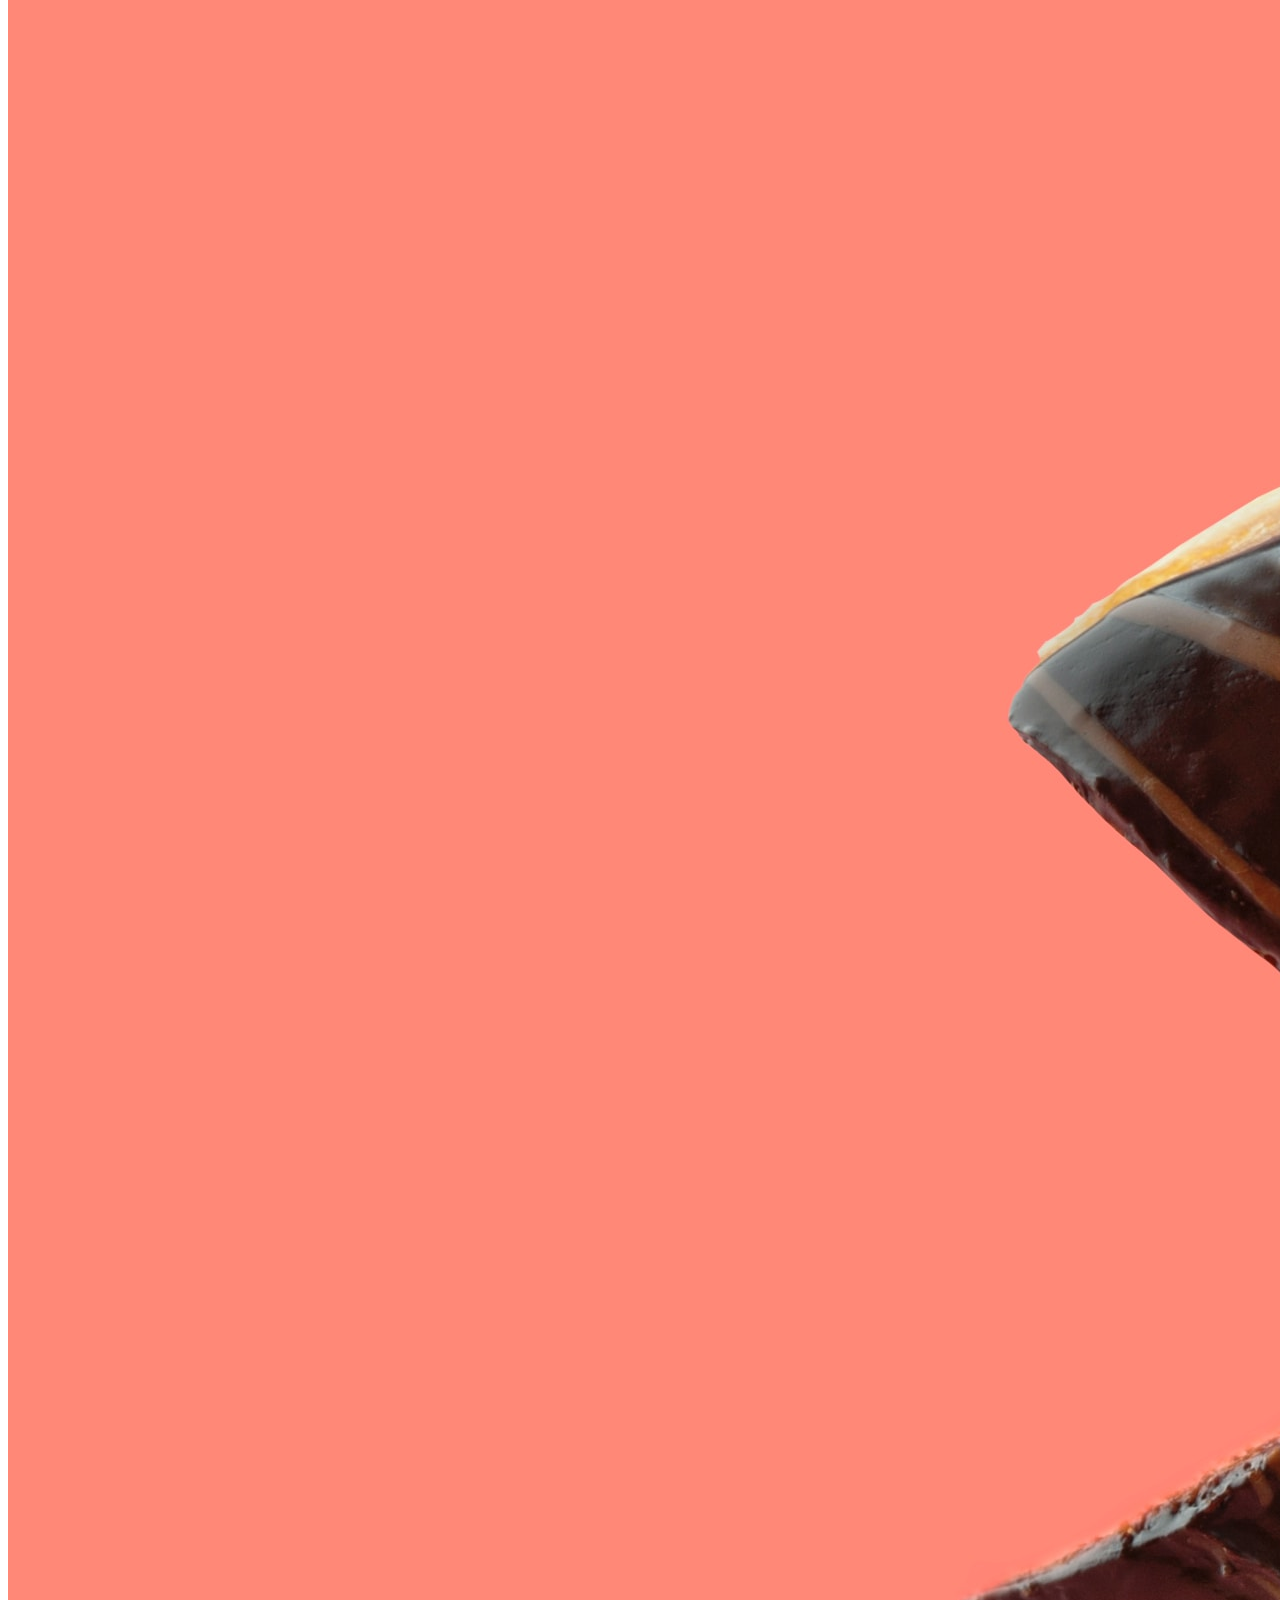
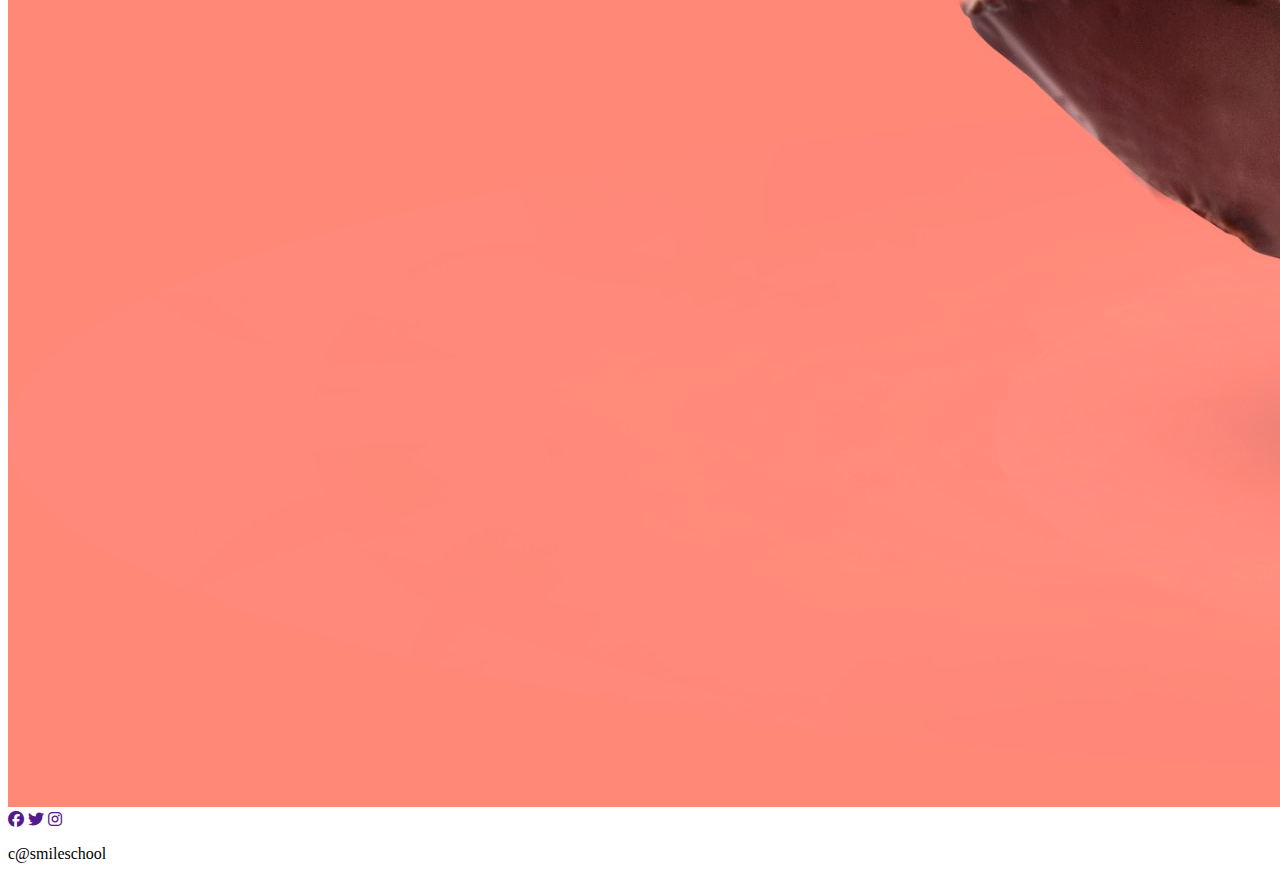
==== commit abf5c395: "html_webpage" ====
--- a/html_advanced/index.html
+++ b/html_advanced/index.html
@@ -162,7 +162,45 @@
                     <button>Register for free</button>
                 </div>
             </section>
+            <section>
+                <h2>FAQ</h2>
+                <div>
+                    <div>
+                        <div>
+                            <h3>How does this work</h3>
+                            <p>lorem fsgn  gbnew nnkr sb hyjgst fsndrar kurys a  ag h shhsfg agd a hs <br>effacfghghawv ef rgscf bjw AEFVTH NJRDTS  trj jrugg </p>
+                        </div>
+                        <div>
+                            <h3>How does this work</h3>
+                            <p>lorem rgeg sh h ja gb jjk zgawgy j5ejs YUIEIDS MEgjj  nkah shkln hoij.ln'ghks gahk b zfhj hg</p>
+                        </div>
+                    </div>
+                    <div>
+                        <div>
+                            <h3>How does this work</h3>
+                            <p>L orem xghsg gjkjsga hsh wagj jkraet y hsrgjdbat jssrg yjkdswe hkd6trwve myargbn grna  srje  </p>
+                        </div>
+                        <div>
+                            <h3>How does work</h3>
+                            <p>Lorem djy shuki segjhsha  gnf bj hhrhshfsryaweted n gueey wy fayrg ia ykr hhukw ythtsrae yhua eayr g7w  guvy ug yayery7o ub </p>
+                        </div>
+                    </div>
+                </div>
+            </section>
         </main>
+        <footer>
+            <div>
+                <div>
+                    <img src="Image/c.jpg" atl="image">
+                </div>
+                <div>
+                    <a href=""><i class="fa-brands fa-facebook"></i></a>
+                    <a href=""><i class="fa-brands fa-twitter"></i></a>
+                    <a href=""><i class="fa-brands fa-instagram"></i></a>
+                </div>
+                <p>c@smileschool</p>
+            </div>
+        </footer>
 
     </body>
 </html>
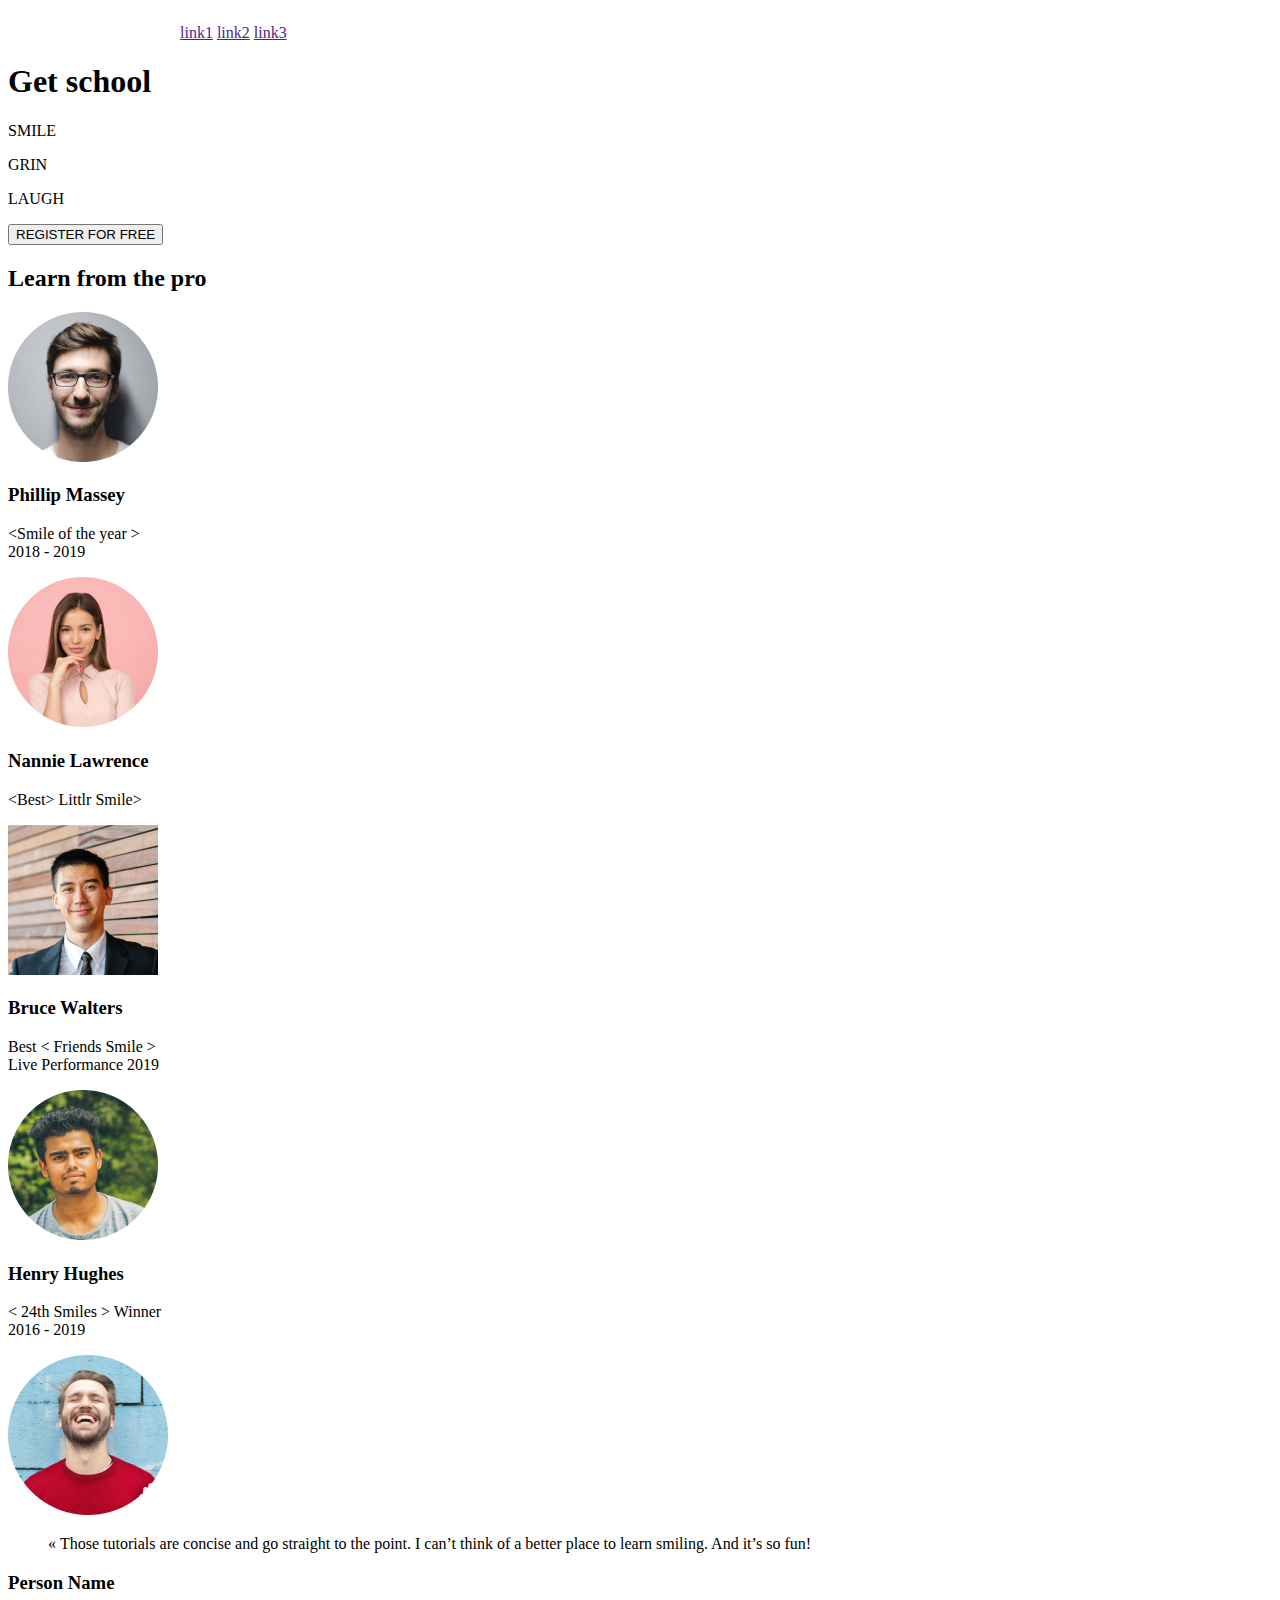
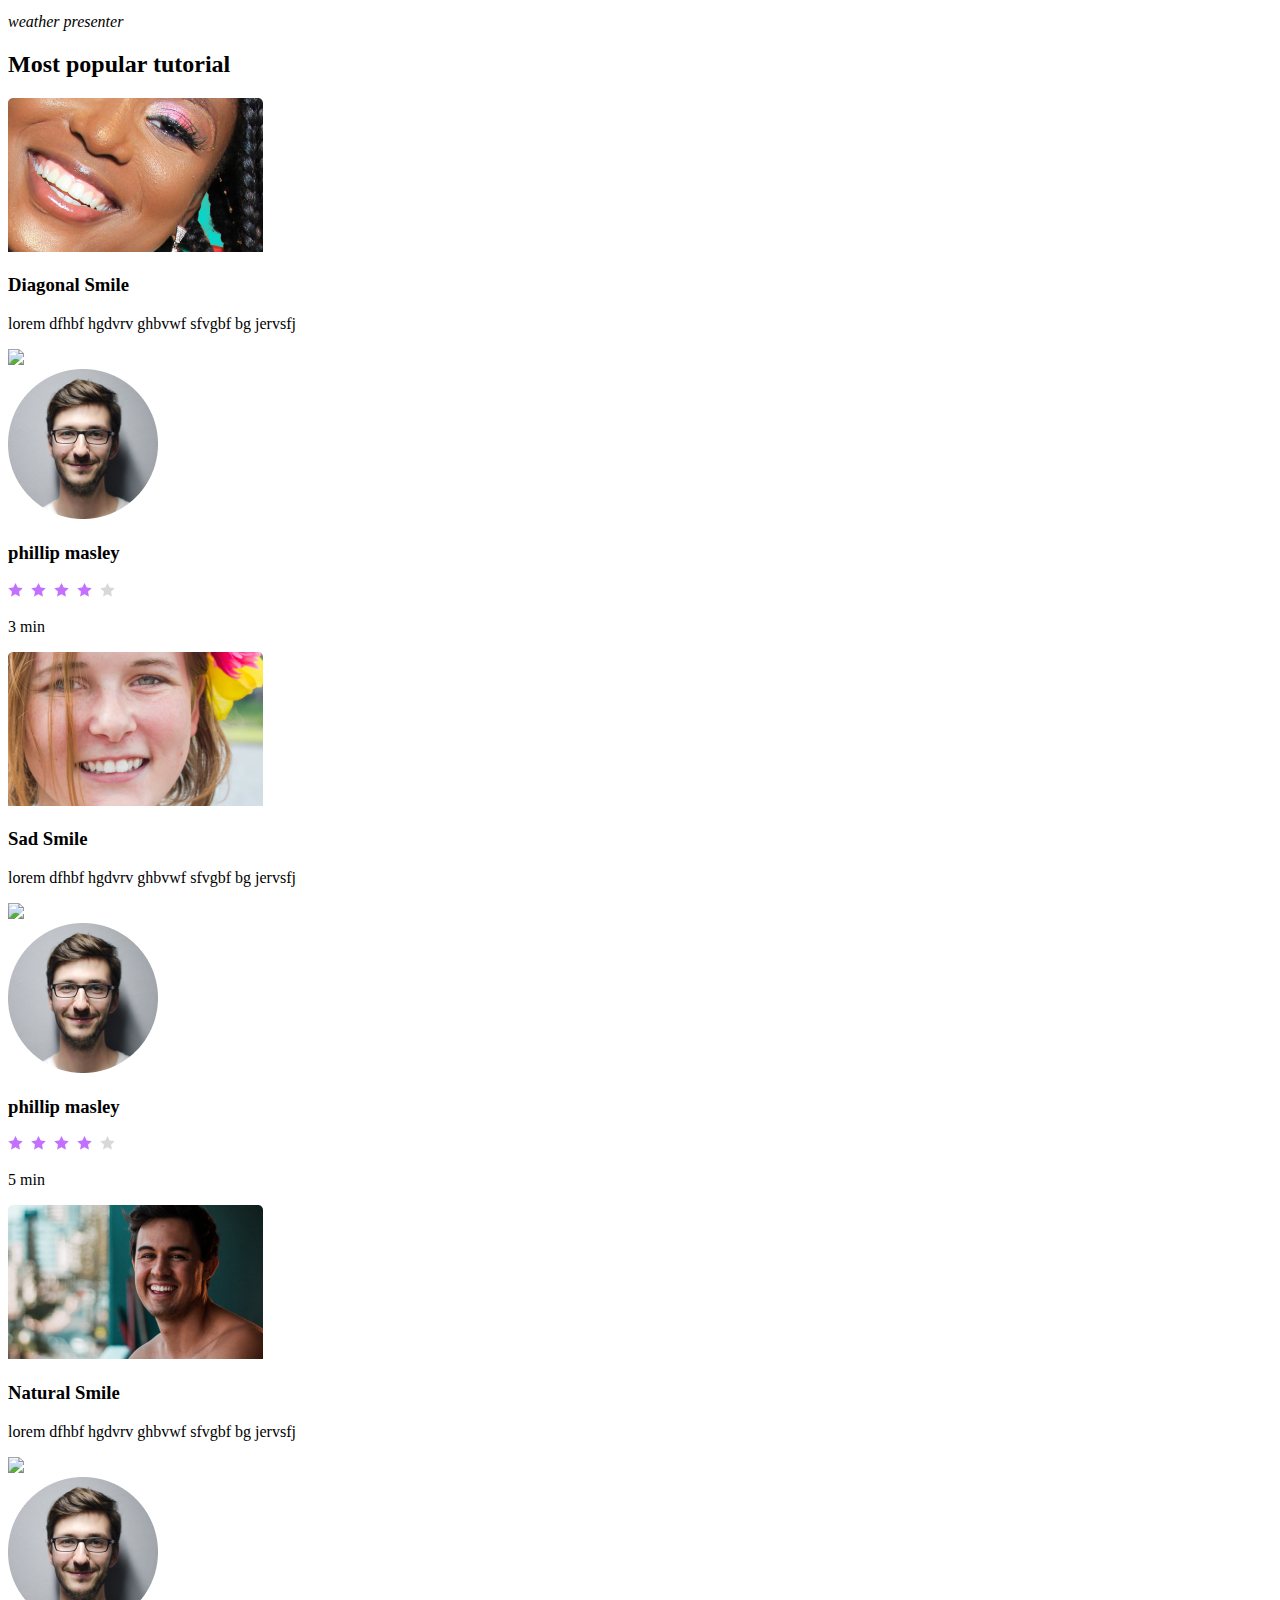
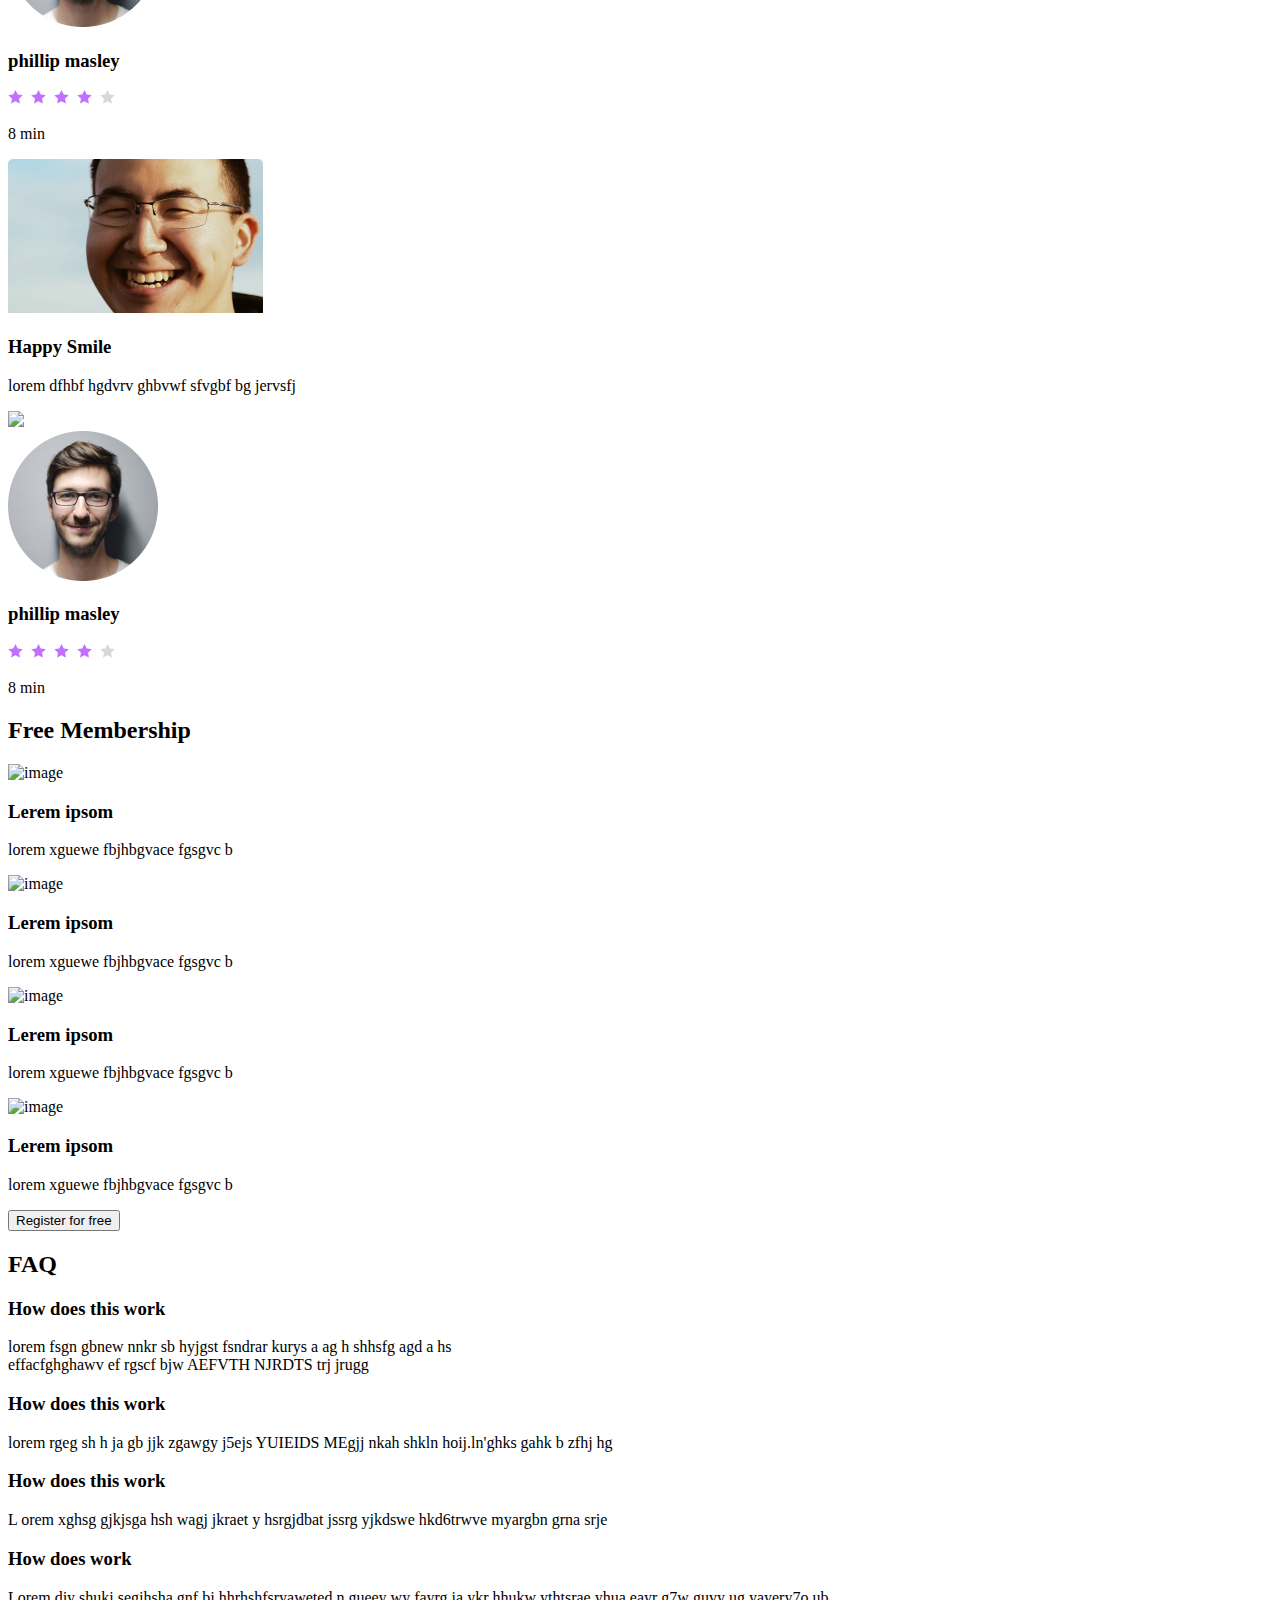
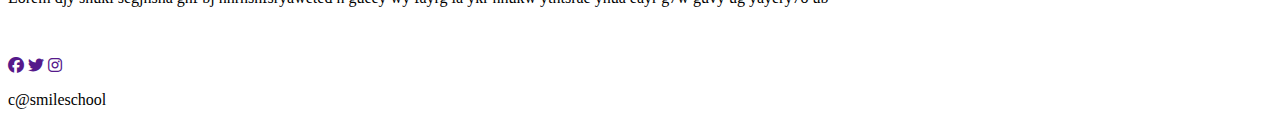
==== commit 818ffd34: "html webpage" ====
--- a/html_advanced/index.html
+++ b/html_advanced/index.html
@@ -7,7 +7,7 @@
     </head>
     <body>
         <header>
-            <a href=""> <img src="Image/c.jpg" alt="logo"></a>
+            <a href=""> <img src="Image/logo.png" alt="logo"></a>
             <a href="">link1</a>
             <a href="">link2</a>
             <a href="">link3</a>
@@ -25,22 +25,22 @@
                     <h2>Learn from the pro</h2>
                     <div>
                         <div>
-                            <img src="Image/a.jpg" alt="image">
+                            <img src="Image/1.png" alt="image">
                             <h3>Phillip Massey</h3>
                             <P>&ltSmile of the year &gt <br> 2018 - 2019</P>
                         </div>
                         <div>
-                            <img src="Image/b.jpg" alt="image">
+                            <img src="Image/3.png" alt="image">
                             <h3>Nannie Lawrence</h3>
                             <P>&ltBest&gt Littlr Smile&gt</P>
                         </div>
                         <div>
-                            <img src="Image/d.jpg" atl="image">
+                            <img src="Image/2.png" atl="image">
                             <h3>Bruce Walters</h3>
                             <P>Best &lt Friends Smile &gt <br> Live Performance 2019</P>
                         </div>
                         <div>
-                            <img src="Image/e.jpg" atl="image">
+                            <img src="Image/4.png" atl="image">
                             <h3>Henry Hughes</h3>
                             <P>&lt 24th Smiles &gt Winner <br> 2016 - 2019</P>
                         </div>
@@ -49,7 +49,7 @@
             </section>
             <section>
                 <div>
-                    <img src="Image/f.jpg" alt="image">
+                    <img src="Image/5.png" alt="image">
                     <div>
                         <blockquote>« Those tutorials are concise and go straight to the point. I can’t think of a better place to learn smiling. And it’s so fun!</blockquote>
                         <h3>Person Name</h3>
@@ -61,76 +61,71 @@
                 <h2>Most popular tutorial</h2>
                 <div>
                     <div>
-                        <img src="Image/g.jpg" alt="image">
+                        <img src="Image/9.png" alt="image">
                         <h3>Diagonal Smile</h3>
                         <p>lorem dfhbf hgdvrv ghbvwf sfvgbf bg jervsfj </p>
                         <div>
-                            <img src="Image/h.jpg" alt="image">
-                            <h3>phillip masley</h3>
-                        </div>
-                        <div>
-                            <i class="fa-solid fa-star"></i>
-                            <i class="fa-solid fa-star"></i>
-                            <i class="fa-solid fa-star"></i>
-                            <i class="fa-solid fa-star"></i>
-                            <i class="fa-regular fa-star"></i>
+                            <img src="image/play.png">
+                        </div>
+                        <div>
+                            <img src="Image/1.png" alt="image">
+                            <h3>phillip masley</h3>
+                        </div>
+                        <div>
+                            <img src="Image/rating.png" alt="image">
                             <p>3 min</p>
                         </div>
                         
                     </div>
                     <div>
-                        <img src="Image/g.jpg" alt="image">
+                        <img src="Image/7.png" alt="image">
                         <h3>Sad Smile</h3>
                         <p>lorem dfhbf hgdvrv ghbvwf sfvgbf bg jervsfj </p>
                         <div>
-                            <img src="Image/h.jpg" alt="image">
-                            <h3>phillip masley</h3>
-                        </div>
-                        <div>
-                            <i class="fa-solid fa-star"></i>
-                            <i class="fa-solid fa-star"></i>
-                            <i class="fa-solid fa-star"></i>
-                            <i class="fa-solid fa-star"></i>
-                            <i class="fa-regular fa-star"></i>
+                            <img src="image/play.png">
+                        </div>
+                        <div>
+                            <img src="Image/1.png" alt="image">
+                            <h3>phillip masley</h3>
+                        </div>
+                        <div>
+                            <img src="Image/rating.png" alt="image">
                             <p>5 min</p>
                         </div>
                         
                     </div>
                     <div>
-                        <img src="Image/g.jpg" alt="image">
+                        <img src="Image/8.png" alt="image">
                         <h3>Natural Smile</h3>
                         <p>lorem dfhbf hgdvrv ghbvwf sfvgbf bg jervsfj </p>
                         <div>
-                            <img src="Image/h.jpg" alt="image">
-                            <h3>phillip masley</h3>
-                        </div>
-                        <div>
-                            <i class="fa-solid fa-star"></i>
-                            <i class="fa-solid fa-star"></i>
-                            <i class="fa-solid fa-star"></i>
-                            <i class="fa-solid fa-star"></i>
-                            <i class="fa-regular fa-star"></i>
+                            <img src="image/play.png">
+                        </div>
+                        <div>
+                            <img src="Image/1.png" alt="image">
+                            <h3>phillip masley</h3>
+                        </div>
+                        <div>
+                            <img src="Image/rating.png" alt="image">
                             <p>8 min</p>
                         </div>
                         
                     </div>
                     <div>
-                        <img src="Image/g.jpg" alt="image">
+                        <img src="Image/6.png" alt="image">
                         <h3>Happy Smile</h3>
                         <p>lorem dfhbf hgdvrv ghbvwf sfvgbf bg jervsfj </p>
                         <div>
-                            <img src="Image/h.jpg" alt="image">
-                            <h3>phillip masley</h3>
-                        </div>
-                        <div>
-                            <i class="fa-solid fa-star"></i>
-                            <i class="fa-solid fa-star"></i>
-                            <i class="fa-solid fa-star"></i>
-                            <i class="fa-solid fa-star"></i>
-                            <i class="fa-regular fa-star"></i>
+                            <img src="image/play.png">
+                        </div>
+                        <div>
+                            <img src="Image/1.png" alt="image">
+                            <h3>phillip masley</h3>
+                        </div>
+                        <div>
+                            <img src="Image/rating.png" alt="image">
                             <p>8 min</p>
                         </div>
-                        
                     </div>
                 </div>
             </section>
@@ -139,22 +134,22 @@
                     <h2>Free Membership</h2>
                     <div>
                         <div>
-                            <i class="fa-solid fa-face-smile"></i>
-                            <h3>Lerem ipsom</h3>
-                            <p>lorem xguewe fbjhbgvace fgsgvc b</p>
-                        </div>
-                        <div>
-                            <i class="fa-solid fa-face-smile"></i>
-                            <h3>Lerem ipsom</h3>
-                            <p>lorem xguewe fbjhbgvace fgsgvc b</p>
-                        </div>
-                        <div>
-                            <i class="fa-solid fa-face-smile"></i>
-                            <h3>Lerem ipsom</h3>
-                            <p>lorem xguewe fbjhbgvace fgsgvc b</p>
-                        </div>
-                        <div>
-                            <i class="fa-solid fa-face-smile"></i>
+                            <img src="image/smile.png" alt="image">
+                            <h3>Lerem ipsom</h3>
+                            <p>lorem xguewe fbjhbgvace fgsgvc b</p>
+                        </div>
+                        <div>
+                            <img src="image/smile.png" alt="image">
+                            <h3>Lerem ipsom</h3>
+                            <p>lorem xguewe fbjhbgvace fgsgvc b</p>
+                        </div>
+                        <div>
+                            <img src="image/smile.png" alt="image">
+                            <h3>Lerem ipsom</h3>
+                            <p>lorem xguewe fbjhbgvace fgsgvc b</p>
+                        </div>
+                        <div>
+                            <img src="image/smile.png" alt="image">
                             <h3>Lerem ipsom</h3>
                             <p>lorem xguewe fbjhbgvace fgsgvc b</p>
                         </div>
@@ -191,7 +186,7 @@
         <footer>
             <div>
                 <div>
-                    <img src="Image/c.jpg" atl="image">
+                    <img src="Image/logo.png" atl="image">
                 </div>
                 <div>
                     <a href=""><i class="fa-brands fa-facebook"></i></a>
